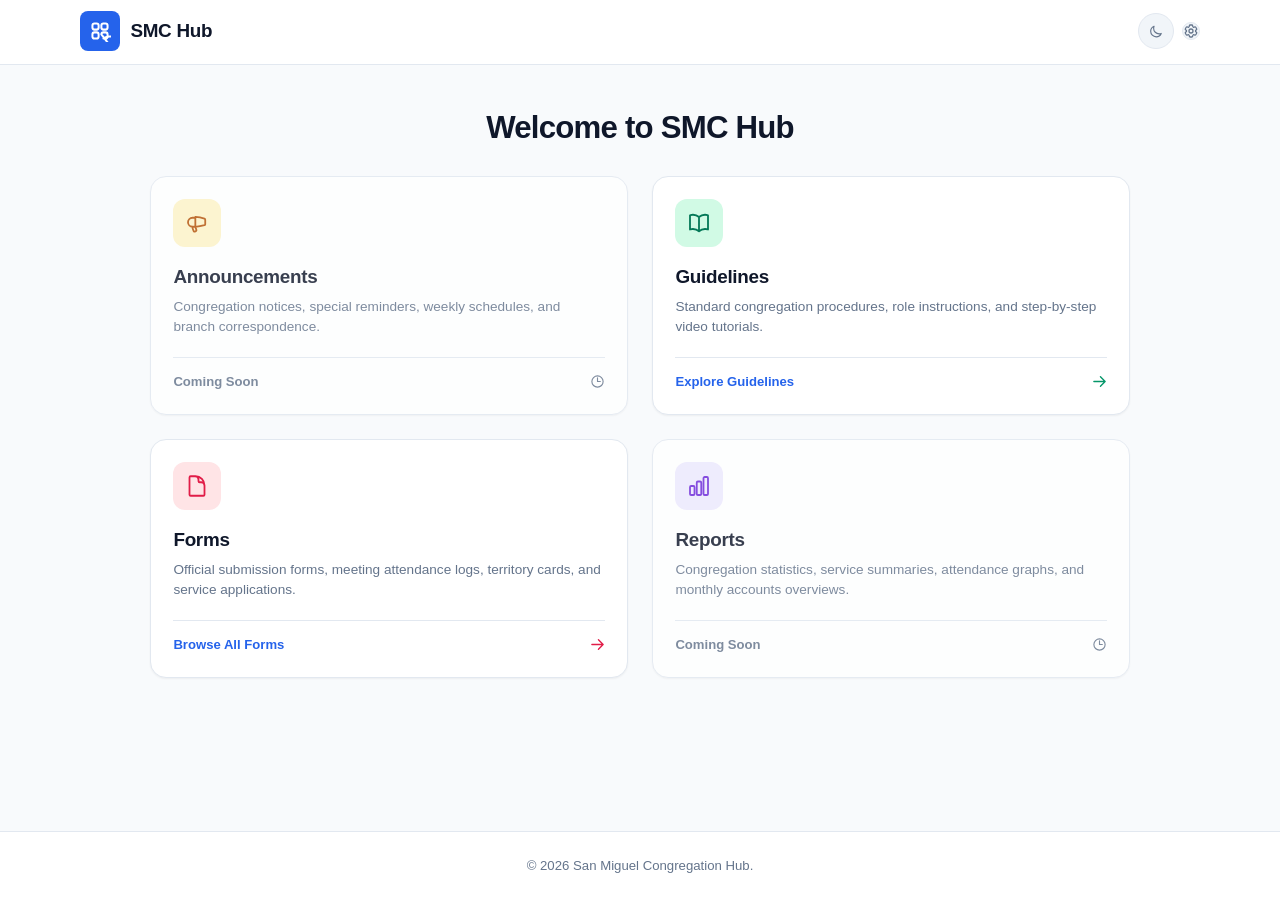
==== index.html @ db61004d "Remove top Coming Soon pill on option cards, remove arrow circle background, and remove footer suppo" ====
<!DOCTYPE html>
<html lang="en" data-theme="light">
<head>
  <meta charset="UTF-8" />
  <meta name="viewport" content="width=device-width, initial-scale=1.0" />
  <meta name="description" content="SMC Hub - Congregation portal for announcements, guidelines, forms, and reports." />
  <meta name="theme-color" content="#2563eb" />
  <title>SMC Hub</title>

  <!-- Google Fonts: Inter -->
  <link rel="preconnect" href="https://fonts.googleapis.com" />
  <link rel="preconnect" href="https://fonts.gstatic.com" crossorigin />
  <link href="https://fonts.googleapis.com/css2?family=Inter:wght@400;500;600;700&display=swap" rel="stylesheet" />

  <!-- Stylesheet -->
  <link rel="stylesheet" href="./css/styles.css" />
</head>
<body>

  <!-- Maintenance Mode Alert Banner -->
  <div id="maintenanceBanner" class="maintenance-banner" role="alert" style="display: none;">
    <div class="maintenance-banner-container">
      <span class="maintenance-banner-icon" aria-hidden="true">
        <svg xmlns="http://www.w3.org/2000/svg" width="18" height="18" fill="none" viewBox="0 0 24 24" stroke-width="2" stroke="currentColor">
          <path stroke-linecap="round" stroke-linejoin="round" d="M12 9v3.75m-9.303 3.376c-.866 1.5.217 3.374 1.948 3.374h14.71c1.73 0 2.813-1.874 1.948-3.374L13.949 3.378c-.866-1.5-3.032-1.5-3.898 0L2.697 16.126ZM12 15.75h.007v.008H12v-.008Z" />
        </svg>
      </span>
      <span class="maintenance-banner-text"><strong>Site Under Maintenance:</strong> The website is currently undergoing maintenance or updates. Some sections may be temporarily unavailable.</span>
    </div>
  </div>

  <!-- Optional Announcement Banner -->
  <div id="announcementBanner" class="announcement-banner" role="alert"></div>

  <!-- Minimized Sticky Header -->
  <header class="site-header" id="siteHeader">
    <div class="container header-container">
      <!-- Main Bar: Title, Search (Desktop), and Actions -->
      <div class="header-main-bar">
        <!-- Site Title & Brand Link -->
        <a href="#home" class="brand-link" id="brandLink" aria-label="SMC Hub Homepage">
          <span class="brand-icon-box" id="brandIconBox" aria-hidden="true">
            <svg xmlns="http://www.w3.org/2000/svg" width="18" height="18" fill="none" viewBox="0 0 24 24" stroke-width="2.2" stroke="currentColor">
              <path stroke-linecap="round" stroke-linejoin="round" d="M3.75 6A2.25 2.25 0 0 1 6 3.75h2.25A2.25 2.25 0 0 1 10.5 6v2.25a2.25 2.25 0 0 1-2.25 2.25H6a2.25 2.25 0 0 1-2.25-2.25V6ZM3.75 15.75A2.25 2.25 0 0 1 6 13.5h2.25a2.25 2.25 0 0 1 2.25 2.25V18a2.25 2.25 0 0 1-2.25 2.25H6A2.25 2.25 0 0 1 3.75 18v-2.25ZM13.5 6a2.25 2.25 0 0 1 2.25-2.25H18A2.25 2.25 0 0 1 20.25 6v2.25A2.25 2.25 0 0 1 18 10.5h-2.25a2.25 2.25 0 0 1-2.25-2.25V6ZM13.5 15.75a2.25 2.25 0 0 1 2.25-2.25H18a2.25 2.25 0 0 1 2.25 2.25V18A2.25 2.25 0 0 1 18 20.25h-2.25A2.25 2.25 0 0 1 13.5 18v-2.25Z" />
            </svg>
          </span>
          <h1 id="siteTitle" class="site-title">SMC Hub</h1>
        </a>

        <!-- Desktop Search Bar Container (Active on Forms view) -->
        <div class="desktop-search-container desktop-only" id="desktopSearchContainer">
          <div class="search-box-wrapper" id="searchBoxWrapper">
            <span class="search-icon-left" aria-hidden="true">
              <svg xmlns="http://www.w3.org/2000/svg" width="16" height="16" fill="none" viewBox="0 0 24 24" stroke-width="2" stroke="currentColor">
                <path stroke-linecap="round" stroke-linejoin="round" d="m21 21-5.197-5.197m0 0A7.5 7.5 0 1 0 5.196 5.196a7.5 7.5 0 0 0 10.607 10.607Z" />
              </svg>
            </span>
            <input
              type="search"
              id="searchInput"
              class="search-input"
              placeholder="Search forms... (Press '/' to focus)"
              autocomplete="off"
              aria-label="Search forms"
            />
            <button id="searchClearBtn" class="search-clear-btn" type="button" aria-label="Clear search input">
              <svg xmlns="http://www.w3.org/2000/svg" width="14" height="14" fill="none" viewBox="0 0 24 24" stroke-width="2.5" stroke="currentColor">
                <path stroke-linecap="round" stroke-linejoin="round" d="M6 18 18 6M6 6l12 12" />
              </svg>
            </button>
          </div>
        </div>

        <!-- Header Actions: Search Toggle, Filter Toggle, Theme Toggle, Admin Button -->
        <div class="header-actions">
          <!-- Mobile Search Toggle Button (Mobile only, shown on Forms) -->
          <button id="mobileSearchToggleBtn" class="header-icon-btn mobile-only-btn forms-action-btn" type="button" aria-label="Toggle search bar" aria-expanded="false" title="Search">
            <svg xmlns="http://www.w3.org/2000/svg" width="16" height="16" fill="none" viewBox="0 0 24 24" stroke-width="2" stroke="currentColor">
              <path stroke-linecap="round" stroke-linejoin="round" d="m21 21-5.197-5.197m0 0A7.5 7.5 0 1 0 5.196 5.196a7.5 7.5 0 0 0 10.607 10.607Z" />
            </svg>
          </button>

          <!-- Filter Toggle Button (Desktop & Mobile, shown on Forms) -->
          <button id="filterToggleBtn" class="header-icon-btn filter-toggle-btn forms-action-btn" type="button" aria-label="Toggle category filters" aria-expanded="false" title="Filter forms">
            <svg xmlns="http://www.w3.org/2000/svg" width="16" height="16" fill="none" viewBox="0 0 24 24" stroke-width="2" stroke="currentColor">
              <path stroke-linecap="round" stroke-linejoin="round" d="M12 3c2.755 0 5.455.232 8.083.678.539.092 1.003.451 1.144.975.25.927.42 1.884.509 2.859a2.25 2.25 0 0 1-.58 1.638l-4.73 5.09a2.25 2.25 0 0 0-.616 1.545v3.424a2.25 2.25 0 0 1-.659 1.59l-2.072 2.072A.75.75 0 0 1 11.75 22.5v-7.69a2.25 2.25 0 0 0-.616-1.545L6.404 8.17a2.25 2.25 0 0 1-.58-1.638 31.848 31.848 0 0 1 .509-2.859 1.688 1.688 0 0 1 1.144-.975A47.16 47.16 0 0 1 12 3Z" />
            </svg>
            <span class="filter-btn-text desktop-only">Filters</span>
            <span id="filterActiveDot" class="filter-active-dot" aria-hidden="true"></span>
          </button>

          <!-- Light / Dark Theme Switcher Button -->
          <button id="themeToggleBtn" class="header-icon-btn theme-toggle-btn" type="button" aria-label="Toggle Light and Dark Mode" title="Toggle theme">
            <!-- Moon Icon (displayed in light mode) -->
            <svg class="moon-icon" xmlns="http://www.w3.org/2000/svg" width="14" height="14" fill="none" viewBox="0 0 24 24" stroke-width="2" stroke="currentColor">
              <path stroke-linecap="round" stroke-linejoin="round" d="M21.752 15.002A9.72 9.72 0 0 1 18 15.75c-5.385 0-9.75-4.365-9.75-9.75 0-1.33.266-2.597.748-3.752A9.753 9.753 0 0 0 3 11.25C3 16.635 7.365 21 12.75 21a9.753 9.753 0 0 0 9.002-5.998Z" />
            </svg>
            <!-- Sun Icon (displayed in dark mode) -->
            <svg class="sun-icon" xmlns="http://www.w3.org/2000/svg" width="14" height="14" fill="none" viewBox="0 0 24 24" stroke-width="2" stroke="currentColor">
              <path stroke-linecap="round" stroke-linejoin="round" d="M12 3v2.25m6.364.386-1.591 1.591M21 12h-2.25m-.386 6.364-1.591-1.591M12 18.75V21m-4.773-4.227-1.591 1.591M5.25 12H3m4.227-4.773L5.636 5.636M15.75 12a3.75 3.75 0 1 1-7.5 0 3.75 3.75 0 0 1 7.5 0Z" />
            </svg>
          </button>

          <!-- Admin Access Button (Prompts for passkey) -->
          <button id="adminHeaderBtn" class="header-icon-btn admin-header-btn" type="button" aria-label="Admin Settings" title="Admin Settings">
            <svg xmlns="http://www.w3.org/2000/svg" width="16" height="16" fill="none" viewBox="0 0 24 24" stroke-width="1.9" stroke="currentColor">
              <path stroke-linecap="round" stroke-linejoin="round" d="M9.594 3.94c.09-.542.56-.94 1.11-.94h2.593c.55 0 1.02.398 1.11.94l.213 1.281c.063.374.313.686.645.87.074.04.147.083.22.127.324.196.72.257 1.075.124l1.217-.456a1.125 1.125 0 0 1 1.37.49l1.296 2.247a1.125 1.125 0 0 1-.26 1.431l-1.003.827c-.293.24-.438.613-.431.992a6.759 6.759 0 0 1 0 .255c-.007.378.138.75.43.99l1.005.828c.424.35.534.954.26 1.43l-1.298 2.247a1.125 1.125 0 0 1-1.369.491l-1.217-.456c-.355-.133-.75-.072-1.076.124a6.57 6.57 0 0 1-.22.128c-.331.183-.581.495-.644.869l-.213 1.28c-.09.543-.56.941-1.11.941h-2.594c-.55 0-1.02-.398-1.11-.94l-.213-1.281c-.062-.374-.312-.686-.644-.87a6.52 6.52 0 0 1-.22-.127c-.325-.196-.72-.257-1.076-.124l-1.217.456a1.125 1.125 0 0 1-1.369-.49l-1.297-2.247a1.125 1.125 0 0 1 .26-1.431l1.004-.827c.292-.24.437-.613.43-.992a6.932 6.932 0 0 1 0-.255c.007-.378-.138-.75-.43-.99l-1.004-.828a1.125 1.125 0 0 1-.26-1.43l1.297-2.247a1.125 1.125 0 0 1 1.37-.491l1.216.456c.356.133.751.072 1.076-.124.072-.044.146-.087.22-.128.332-.183.582-.495.644-.869l.214-1.281Z" />
              <path stroke-linecap="round" stroke-linejoin="round" d="M15 12a3 3 0 1 1-6 0 3 3 0 0 1 6 0Z" />
            </svg>
          </button>
        </div>
      </div>

      <!-- Expandable Mobile Search Drawer -->
      <div id="mobileSearchDrawer" class="search-drawer" aria-hidden="true"></div>

      <!-- Expandable Filter Drawer (Displays form types below header on Forms view) -->
      <div id="filterDrawer" class="filter-drawer" aria-hidden="true">
        <nav id="categoriesFilterBar" class="categories-filter-bar" aria-label="Filter by category"></nav>
      </div>
    </div>
  </header>

  <!-- Main Content Container -->
  <main class="main-content" id="mainContent">
    <div class="container">

      <!-- Breadcrumbs & Navigation Bar (Sub-pages) -->
      <div id="portalNavContainer" class="portal-nav-bar" style="display: none;">
        <a href="#home" id="portalBackBtn" class="portal-back-btn">
          <svg xmlns="http://www.w3.org/2000/svg" width="15" height="15" fill="none" viewBox="0 0 24 24" stroke-width="2.5" stroke="currentColor">
            <path stroke-linecap="round" stroke-linejoin="round" d="M10.5 19.5 3 12m0 0 7.5-7.5M3 12h18" />
          </svg>
          <span id="portalBackText">Back to Home</span>
        </a>
        <nav class="portal-breadcrumbs" id="portalBreadcrumbs" aria-label="Breadcrumb"></nav>
      </div>

      <!-- ============================================================== -->
      <!-- VIEW 1: PORTAL HOMEPAGE (4 Primary Options in Grid)           -->
      <!-- ============================================================== -->
      <section id="portalHomeView" class="view-section" aria-labelledby="portalHeroTitle">
        <!-- Hero Header -->
        <div class="portal-hero">
          <h2 id="portalHeroTitle" class="portal-hero-title">Welcome to SMC Hub</h2>
        </div>

        <!-- 4-Option Grid: Announcements, Guidelines, Forms, Reports -->
        <div id="portalGrid" class="portal-grid" role="region" aria-label="Portal Navigation Modules">
          <!-- Dynamically populated by JS: Announcements, Guidelines, Forms, Reports -->
        </div>
      </section>

      <!-- ============================================================== -->
      <!-- VIEW 2: FORMS DIRECTORY (Current Forms with Search & Filters)   -->
      <!-- ============================================================== -->
      <section id="formsView" class="view-section" style="display: none;" aria-label="Congregation Forms Directory">
        <!-- Status row (Active Category & Form count) -->
        <div class="directory-status-row">
          <span id="activeCategoryLabel" class="active-filter-indicator">All Categories</span>
          <span id="statusCount" class="status-count">Showing forms...</span>
        </div>

        <!-- Forms Grid -->
        <div id="formsGrid" class="forms-grid" role="region" aria-live="polite"></div>

        <!-- Empty State -->
        <div id="emptyState" class="empty-state" role="status">
          <div class="empty-state-icon" aria-hidden="true">
            <svg xmlns="http://www.w3.org/2000/svg" fill="none" viewBox="0 0 24 24" stroke-width="1.8" stroke="currentColor">
              <path stroke-linecap="round" stroke-linejoin="round" d="m21 21-5.197-5.197m0 0A7.5 7.5 0 1 0 5.196 5.196a7.5 7.5 0 0 0 10.607 10.607Z" />
            </svg>
          </div>
          <h3 class="empty-state-title">No matching forms found</h3>
          <p class="empty-state-text">We couldn't find any forms matching your search or active filter. Try using different keywords or reset your filters.</p>
          <button id="resetFiltersBtn" class="reset-filters-btn" type="button">Reset all filters</button>
        </div>
      </section>

      <!-- ============================================================== -->
      <!-- VIEW 3: GUIDELINES DIRECTORY (Accounting, etc.)                -->
      <!-- ============================================================== -->
      <section id="guidelinesView" class="view-section" style="display: none;" aria-label="Guidelines Directory">
        <div class="section-intro-header">
          <h2 class="section-heading">Congregation Guidelines</h2>
        </div>

        <!-- Guidelines Grid (Cards styled in identical format as Forms) -->
        <div id="guidelinesGrid" class="forms-grid" role="region" aria-label="Guidelines List"></div>
      </section>

      <!-- ============================================================== -->
      <!-- VIEW 4: ACCOUNTING GUIDELINES - ROLES SELECTION                -->
      <!-- ============================================================== -->
      <section id="accountingRolesView" class="view-section" style="display: none;" aria-label="Accounting Roles">
        <!-- Active Mode Info Banner -->
        <div class="mode-indicator-bar" id="accountingModeBanner">
          <div class="mode-bar-left">
            <div class="mode-badge-pill" id="accountingModeBadge">
              <span class="mode-icon-holder" id="accountingModeIcon"></span>
              <span id="accountingModeText">Mode: Bank Account</span>
            </div>
            <p class="mode-bar-desc" id="accountingModeDesc">Showing role-based video tutorials for congregation bank account management.</p>
          </div>
        </div>

        <!-- JW Hub Login Notice -->
        <div class="guidelines-auth-note" role="note" aria-label="JW Hub Authentication Note">
          <span class="auth-note-icon" aria-hidden="true">
            <svg xmlns="http://www.w3.org/2000/svg" width="16" height="16" fill="none" viewBox="0 0 24 24" stroke-width="2" stroke="currentColor">
              <path stroke-linecap="round" stroke-linejoin="round" d="M11.25 11.25l.041-.02a.75.75 0 011.063.852l-.708 2.836a.75.75 0 001.063.853l.041-.021M21 12a9 9 0 11-18 0 9 9 0 0118 0zm-9-3.75h.008v.008H12V8.25z" />
            </svg>
          </span>
          <p class="auth-note-text">
            <strong>Note:</strong> You must log in to your <a href="https://hub.jw.org" target="_blank" rel="noopener noreferrer" class="auth-note-link">JW Hub</a> account to access the guidelines.
          </p>
        </div>

        <!-- Section 1: Video Guides -->
        <div class="accounting-section-block">
          <h3 class="section-label">Video Guides</h3>
          <!-- Roles Grid (Formatted identically to Forms) -->
          <div id="accountingRolesGrid" class="forms-grid" role="region" aria-label="Video Guides List"></div>
        </div>

        <!-- Section 2: Main Guide -->
        <div class="accounting-section-block">
          <h3 class="section-label">Main Guide</h3>
          <div id="accountingMainGuideList" class="guide-doc-list" role="region" aria-label="Main Guide"></div>
        </div>

        <!-- Section 3: Additional Guides -->
        <div class="accounting-section-block">
          <h3 class="section-label">Additional Guides</h3>
          <div id="accountingAdditionalGuidesList" class="guide-doc-list" role="region" aria-label="Additional Guides"></div>
        </div>
      </section>

      <!-- ============================================================== -->
      <!-- VIEW 5: ROLE VIDEOS LIST (Tutorial Videos with Links)          -->
      <!-- ============================================================== -->
      <section id="roleVideosView" class="view-section" style="display: none;" aria-label="Tutorial Videos">
        <!-- Role Header Card -->
        <div class="role-details-header" id="roleDetailsHeader">
          <div class="role-header-top">
            <div class="role-header-icon" id="roleDetailsIcon"></div>
            <div class="role-header-info">
              <h2 class="role-title" id="roleDetailsTitle">Role Name</h2>
            </div>
          </div>
          <p class="role-desc" id="roleDetailsDesc"></p>

          <!-- In-Page Video Search Bar -->
          <div class="video-search-bar-wrapper">
            <div class="search-box-wrapper video-search-box">
              <span class="search-icon-left" aria-hidden="true">
                <svg xmlns="http://www.w3.org/2000/svg" width="16" height="16" fill="none" viewBox="0 0 24 24" stroke-width="2" stroke="currentColor">
                  <path stroke-linecap="round" stroke-linejoin="round" d="m21 21-5.197-5.197m0 0A7.5 7.5 0 1 0 5.196 5.196a7.5 7.5 0 0 0 10.607 10.607Z" />
                </svg>
              </span>
              <input
                type="search"
                id="videoSearchInput"
                class="search-input"
                placeholder="Search videos in this role... (e.g. S-24, Pondo, Donasyon, Resolusyon)"
                autocomplete="off"
                aria-label="Filter tutorial videos"
              />
              <button id="videoSearchClearBtn" class="search-clear-btn" type="button" aria-label="Clear video search input">
                <svg xmlns="http://www.w3.org/2000/svg" width="14" height="14" fill="none" viewBox="0 0 24 24" stroke-width="2.5" stroke="currentColor">
                  <path stroke-linecap="round" stroke-linejoin="round" d="M6 18 18 6M6 6l12 12" />
                </svg>
              </button>
            </div>
            <div class="video-count-badge" id="videoCountBadge">Showing videos...</div>
          </div>
        </div>

        <!-- Videos Grid -->
        <div id="roleVideosGrid" class="videos-grid" role="region" aria-live="polite"></div>

        <!-- Video Empty State -->
        <div id="roleVideosEmptyState" class="empty-state" style="display: none;" role="status">
          <div class="empty-state-icon" aria-hidden="true">
            <svg xmlns="http://www.w3.org/2000/svg" fill="none" viewBox="0 0 24 24" stroke-width="1.8" stroke="currentColor">
              <path stroke-linecap="round" stroke-linejoin="round" d="m15.75 10.5 4.72-4.72a.75.75 0 0 1 1.28.53v11.38a.75.75 0 0 1-1.28.53l-4.72-4.72M4.5 18.75h9a2.25 2.25 0 0 0 2.25-2.25v-9A2.25 2.25 0 0 0 13.5 5.25h-9A2.25 2.25 0 0 0 2.25 7.5v9A2.25 2.25 0 0 0 4.5 18.75Z" />
            </svg>
          </div>
          <h3 class="empty-state-title">No matching tutorial videos</h3>
          <p class="empty-state-text">No guide videos matched your query for this role. Try different search terms or clear your search.</p>
          <button id="resetVideoSearchBtn" class="reset-filters-btn" type="button">Clear video search</button>
        </div>
      </section>

      <!-- ============================================================== -->
      <!-- VIEW 6: ANNOUNCEMENTS (Coming Soon)                            -->
      <!-- ============================================================== -->
      <section id="announcementsView" class="view-section" style="display: none;" aria-label="Announcements">
        <div class="coming-soon-card">
          <div class="coming-soon-icon-box announcement-icon" aria-hidden="true">
            <svg xmlns="http://www.w3.org/2000/svg" width="36" height="36" fill="none" viewBox="0 0 24 24" stroke-width="1.8" stroke="currentColor">
              <path stroke-linecap="round" stroke-linejoin="round" d="M10.34 15.84c-.688-.06-1.386-.09-2.09-.09H7.5a4.5 4.5 0 1 1 0-9h.75c.704 0 1.402-.03 2.09-.09m0 9.18c.253.962.584 1.892.985 2.783.247.55.06 1.21-.463 1.511l-.657.38c-.551.318-1.26.111-1.528-.459a22.253 22.253 0 0 1-1.335-3.666m2.998-.549a48.36 48.36 0 0 0 9.13-1.636 1.125 1.125 0 0 0 .762-1.07V8.67a1.125 1.125 0 0 0-.762-1.07 48.36 48.36 0 0 0-9.13-1.636m0 9.87V5.959" />
            </svg>
          </div>
          <span class="special-badge coming-soon">Module In Development</span>
          <h2 class="coming-soon-title">Announcements Hub Coming Soon</h2>
          <p class="coming-soon-text">The Announcements hub is currently being prepared and will be available soon. You will be able to view congregation reminders, circuit overseer visit schedules, and branch letters here.</p>
          <div class="coming-soon-actions">
            <a href="#home" class="btn-primary">Return to Portal Home</a>
            <a href="#forms" class="btn-secondary">Browse Congregation Forms</a>
          </div>
        </div>
      </section>

      <!-- ============================================================== -->
      <!-- VIEW 7: REPORTS (Coming Soon)                                  -->
      <!-- ============================================================== -->
      <section id="reportsView" class="view-section" style="display: none;" aria-label="Reports">
        <div class="coming-soon-card">
          <div class="coming-soon-icon-box reports-icon" aria-hidden="true">
            <svg xmlns="http://www.w3.org/2000/svg" width="36" height="36" fill="none" viewBox="0 0 24 24" stroke-width="1.8" stroke="currentColor">
              <path stroke-linecap="round" stroke-linejoin="round" d="M3 13.125C3 12.504 3.504 12 4.125 12h2.25c.621 0 1.125.504 1.125 1.125v6.75C7.5 20.496 6.996 21 6.375 21h-2.25A1.125 1.125 0 0 1 3 19.875v-6.75ZM9.75 8.625c0-.621.504-1.125 1.125-1.125h2.25c.621 0 1.125.504 1.125 1.125v11.25c0 .621-.504 1.125-1.125 1.125h-2.25a1.125 1.125 0 0 1-1.125-1.125V8.625ZM16.5 4.125c0-.621.504-1.125 1.125-1.125h2.25C20.496 3 21 3.504 21 4.125v15.75c0 .621-.504 1.125-1.125 1.125h-2.25a1.125 1.125 0 0 1-1.125-1.125V4.125Z" />
            </svg>
          </div>
          <span class="special-badge coming-soon">Module In Development</span>
          <h2 class="coming-soon-title">Congregation Reports Coming Soon</h2>
          <p class="coming-soon-text">The Reports section is being built and will be available soon. Congregation summaries, monthly S-30 financial statements, and activity overviews will be accessible here.</p>
          <div class="coming-soon-actions">
            <a href="#home" class="btn-primary">Return to Portal Home</a>
            <a href="#guidelines" class="btn-secondary">View Guidelines</a>
          </div>
        </div>
      </section>

      <!-- ============================================================== -->
      <!-- VIEW: MAINTENANCE MODE (Displayed to visitors when active)    -->
      <!-- ============================================================== -->
      <section id="maintenanceView" class="view-section" style="display: none;" aria-label="Site Maintenance">
        <div class="coming-soon-card maintenance-card">
          <div class="coming-soon-icon-box maintenance-icon-box" aria-hidden="true">
            <svg xmlns="http://www.w3.org/2000/svg" width="36" height="36" fill="none" viewBox="0 0 24 24" stroke-width="1.8" stroke="currentColor">
              <path stroke-linecap="round" stroke-linejoin="round" d="M11.42 15.17 17.25 21A2.652 2.652 0 0 0 21 17.25l-5.877-5.877M11.42 15.17l2.496-3.03c.317-.384.74-.626 1.208-.766M11.42 15.17l-4.655 5.653a2.548 2.548 0 1 1-3.586-3.586l6.837-5.63m5.108-.233c.55-.164 1.163-.188 1.743-.07a4.5 4.5 0 0 0 4.486-6.336l-3.276 3.277a3.004 3.004 0 0 1-2.25-2.25l3.276-3.276a4.5 4.5 0 0 0-6.336 4.486c.091.455.122.92.094 1.378" />
            </svg>
          </div>
          <span class="special-badge maintenance-badge">System Maintenance</span>
          <h2 class="coming-soon-title">Website Under Maintenance</h2>
          <p class="coming-soon-text">The San Miguel Congregation Hub is temporarily undergoing maintenance, system updates, or improvements. Please check back shortly.</p>
          <div class="coming-soon-actions">
            <button id="maintenanceAdminBtn" class="btn-primary" type="button">
              <svg xmlns="http://www.w3.org/2000/svg" width="16" height="16" fill="none" viewBox="0 0 24 24" stroke-width="2.2" stroke="currentColor">
                <path stroke-linecap="round" stroke-linejoin="round" d="M15.75 5.25a3 3 0 0 1 3 3m3 0a6 6 0 0 1-7.029 5.912c-.563-.097-1.159.026-1.563.43L10.5 17.25H8.25v2.25H6v2.25H2.25v-2.818c0-.597.237-1.17.659-1.591l6.499-6.499c.404-.404.527-1 .43-1.563A6 6 0 1 1 21.75 8.25Z" />
              </svg>
              Admin Access
            </button>
          </div>
        </div>
      </section>

      <!-- ============================================================== -->
      <!-- VIEW 8: ADMIN PAGE (Settings that govern website features)     -->
      <!-- ============================================================== -->
      <section id="adminView" class="view-section" style="display: none;" aria-label="Admin Settings">
        <div class="admin-panel">
          <div class="section-intro-header">
            <h2 class="section-heading">Admin Settings</h2>
          </div>

          <!-- Section 1: Site Settings -->
          <div class="accounting-section-block">
            <h3 class="section-label">Site Settings</h3>
            <div class="admin-settings-card">
              <div class="admin-form-grid">
                <!-- Site Name / Title -->
                <div class="admin-field-group">
                  <div class="admin-label-with-toggle">
                    <label for="adminSiteTitle" class="admin-field-label">Site Name / Title</label>
                    <label class="admin-inline-toggle" title="Toggle visibility of title text in header">
                      <input type="checkbox" id="adminShowTitleToggle" class="admin-checkbox" checked />
                      <span class="admin-toggle-custom admin-toggle-custom-sm"></span>
                      <span class="admin-inline-toggle-text">Show in header</span>
                    </label>
                  </div>
                  <input type="text" id="adminSiteTitle" class="admin-text-input" placeholder="e.g. SMC Hub" />
                  <span class="field-hint">Used for browser tab title and metadata. Uncheck "Show in header" if your logo already contains the name.</span>
                </div>

                <!-- Tagline / Description -->
                <div class="admin-field-group">
                  <label for="adminSiteTagline" class="admin-field-label">Tagline / Description</label>
                  <input type="text" id="adminSiteTagline" class="admin-text-input" placeholder="e.g. Congregation Forms &amp; Guidelines Hub" />
                </div>

                <!-- Site Logo (Light Mode) -->
                <div class="admin-field-group">
                  <div class="admin-label-with-mode">
                    <label for="adminSiteLogoUrl" class="admin-field-label">Site Logo — Light Mode</label>
                    <span class="mode-badge-indicator light-badge" title="Displayed when Light theme is active">
                      <svg xmlns="http://www.w3.org/2000/svg" width="13" height="13" fill="none" viewBox="0 0 24 24" stroke-width="2" stroke="currentColor"><circle cx="12" cy="12" r="4"/><path stroke-linecap="round" d="M12 2v2m0 16v2M4.93 4.93l1.41 1.41m11.32 11.32 1.41 1.41M2 12h2m16 0h2M6.34 17.66l-1.41 1.41m14.14-14.14-1.41 1.41"/></svg>
                      Light
                    </span>
                  </div>
                  <div class="image-url-input-wrap">
                    <input type="url" id="adminSiteLogoUrl" class="admin-text-input" placeholder="https://example.com/logo-light.png" />
                    <div id="adminLogoPreviewBox" class="image-preview-thumb preview-light-surface" title="Light mode logo preview" aria-label="Light mode logo preview"></div>
                  </div>
                  <span class="field-hint">Direct image link (PNG, JPG, SVG). Used in light mode or as default if dark mode logo is unset.</span>
                </div>

                <!-- Site Logo (Dark Mode) -->
                <div class="admin-field-group">
                  <div class="admin-label-with-mode">
                    <label for="adminSiteLogoDarkUrl" class="admin-field-label">Site Logo — Dark Mode</label>
                    <span class="mode-badge-indicator dark-badge" title="Displayed when Dark theme is active">
                      <svg xmlns="http://www.w3.org/2000/svg" width="13" height="13" fill="none" viewBox="0 0 24 24" stroke-width="2" stroke="currentColor"><path stroke-linecap="round" stroke-linejoin="round" d="M21.752 15.002A9.72 9.72 0 0 1 18 15.75c-5.385 0-9.75-4.365-9.75-9.75 0-1.33.266-2.597.748-3.752A9.753 9.753 0 0 0 3 11.25C3 16.635 7.365 21 12.75 21a9.753 9.753 0 0 0 9.002-5.998Z"/></svg>
                      Dark
                    </span>
                  </div>
                  <div class="image-url-input-wrap">
                    <input type="url" id="adminSiteLogoDarkUrl" class="admin-text-input" placeholder="https://example.com/logo-dark.png" />
                    <div id="adminLogoDarkPreviewBox" class="image-preview-thumb preview-dark-surface" title="Dark mode logo preview" aria-label="Dark mode logo preview"></div>
                  </div>
                  <span class="field-hint">Direct image link for dark mode. If left blank, the light mode logo will be used in both modes.</span>
                </div>

                <!-- Favicon Image URL -->
                <div class="admin-field-group">
                  <label for="adminFaviconUrl" class="admin-field-label">Favicon Image Link</label>
                  <div class="image-url-input-wrap">
                    <input type="url" id="adminFaviconUrl" class="admin-text-input" placeholder="https://example.com/favicon.ico" />
                    <div id="adminFaviconPreviewBox" class="image-preview-thumb" title="Favicon preview" aria-label="Favicon preview"></div>
                  </div>
                  <span class="field-hint">Paste direct icon link (.ico, PNG, SVG). Leave blank for default favicon.</span>
                </div>
              </div>

              <!-- Maintenance Mode Switch -->
              <div class="admin-toggle-row">
                <div class="admin-toggle-info">
                  <span class="admin-toggle-title">Maintenance Mode</span>
                  <span class="admin-toggle-desc">Enable to show a maintenance screen to visitors while keeping full access for admin.</span>
                </div>
                <label class="admin-toggle-label">
                  <input type="checkbox" id="adminMaintenanceToggle" class="admin-checkbox" />
                  <span class="admin-toggle-custom"></span>
                </label>
              </div>

              <!-- Site Announcement Banner Switch -->
              <div class="admin-toggle-row">
                <div class="admin-toggle-info">
                  <span class="admin-toggle-title">Site Announcement Banner</span>
                  <span class="admin-toggle-desc">Broadcast an alert or reminder across the top of all pages.</span>
                </div>
                <label class="admin-toggle-label">
                  <input type="checkbox" id="adminBannerToggle" class="admin-checkbox" />
                  <span class="admin-toggle-custom"></span>
                </label>
              </div>

              <div class="admin-subgroup" id="adminBannerInputsGroup" style="display: none;">
                <div class="admin-form-grid">
                  <div class="admin-field-group" style="grid-column: 1 / -1;">
                    <label for="adminBannerMessage" class="admin-field-label">Banner Message</label>
                    <input type="text" id="adminBannerMessage" class="admin-text-input" placeholder="Enter announcement text..." />
                  </div>
                  <div class="admin-field-group">
                    <label for="adminBannerType" class="admin-field-label">Banner Style</label>
                    <select id="adminBannerType" class="admin-select-input">
                      <option value="info">Information (Blue)</option>
                      <option value="warning">Important Notice (Amber)</option>
                      <option value="success">Success / Update (Green)</option>
                    </select>
                  </div>
                </div>
              </div>
            </div>
          </div>

          <!-- Section 2: Congregation Settings -->
          <div class="accounting-section-block">
            <h3 class="section-label">Congregation Settings</h3>
            <div class="account-mode-toggle-card">
              <div class="mode-segmented-toggle" role="group" aria-label="Congregation Accounts Type">
                <button type="button" id="adminToggleBank" class="mode-toggle-pill is-active" aria-pressed="true">Bank Account</button>
                <button type="button" id="adminToggleCashbox" class="mode-toggle-pill" aria-pressed="false">Cashbox</button>
              </div>
            </div>
          </div>

          <!-- Section 3: Actions & System Tools -->
          <div class="admin-footer-actions">
            <button id="adminSaveBtn" class="btn-primary" type="button">
              <svg xmlns="http://www.w3.org/2000/svg" width="16" height="16" fill="none" viewBox="0 0 24 24" stroke-width="2.2" stroke="currentColor">
                <path stroke-linecap="round" stroke-linejoin="round" d="m4.5 12.75 6 6 9-13.5" />
              </svg>
              Save Settings
            </button>
            <button id="adminResetBtn" class="btn-text-danger" type="button">Reset All Settings</button>
          </div>
        </div>
      </section>

    </div>
  </main>

  <!-- Simple Admin Passkey Modal -->
  <div id="passkeyModal" class="passkey-modal-overlay" style="display: none;" role="dialog" aria-modal="true" aria-labelledby="passkeyModalTitle">
    <div class="passkey-modal-card">
      <button id="passkeyModalCloseBtn" class="passkey-modal-close" type="button" aria-label="Close modal">
        <svg xmlns="http://www.w3.org/2000/svg" width="16" height="16" fill="none" viewBox="0 0 24 24" stroke-width="2.2" stroke="currentColor">
          <path stroke-linecap="round" stroke-linejoin="round" d="M6 18 18 6M6 6l12 12" />
        </svg>
      </button>
      <h3 id="passkeyModalTitle" class="passkey-modal-title">Admin Access</h3>
      <p id="passkeyModalSubtitle" class="passkey-modal-subtitle">Please enter the passkey to access admin settings.</p>
      <form id="passkeyForm" class="passkey-form" autocomplete="off" onsubmit="return false;">
        <input
          type="password"
          id="passkeyInput"
          class="passkey-input-field"
          placeholder="passkey"
          autocomplete="off"
          aria-label="Admin passkey"
        />
        <div id="passkeyError" class="passkey-error-message" style="display: none;">Incorrect passkey. Please try again.</div>
      </form>
    </div>
  </div>

  <!-- Toast Notification -->
  <div id="toastNotification" class="toast-notification" role="status" aria-live="polite"></div>

  <!-- Floating Back to Top Button -->
  <button id="floatingBackToTopBtn" class="floating-back-to-top-btn" type="button" aria-label="Back to top" title="Back to top">
    <svg xmlns="http://www.w3.org/2000/svg" width="20" height="20" fill="none" viewBox="0 0 24 24" stroke-width="2.5" stroke="currentColor">
      <path stroke-linecap="round" stroke-linejoin="round" d="M4.5 15.75l7.5-7.5 7.5 7.5" />
    </svg>
  </button>

  <!-- Site Footer (Only copyright info retained, name updated) -->
  <footer class="site-footer">
    <div class="container">
      <div class="footer-content">
        <p>&copy; <span id="currentYear">2026</span> San Miguel Congregation Hub.</p>
      </div>
    </div>
  </footer>

  <!-- Scripts -->
  <script src="./js/accounting-data.js"></script>
  <script src="./js/guidelines-data.js"></script>
  <script src="./js/forms-data.js"></script>
  <script src="./js/app.js"></script>
</body>
</html>
---- css/styles.css ----
/* ==========================================================================
   SMC Forms - Modern Minimalist Stylesheet (Desktop In-Line & Mobile Optimized)
   ========================================================================== */

:root {
  /* Color Palette - Light Theme */
  --bg-app: #f8fafc;
  --bg-card: #ffffff;
  --bg-card-hover: #ffffff;
  --bg-surface: #f1f5f9;
  --bg-surface-hover: #e2e8f0;
  
  --primary: #2563eb;
  --primary-hover: #1d4ed8;
  --primary-light: #eff6ff;
  --primary-border: #bfdbfe;
  
  --text-main: #0f172a;
  --text-muted: #64748b;
  --text-subtle: #94a3b8;
  --text-inverse: #ffffff;
  
  --border-subtle: #e2e8f0;
  --border-focus: #3b82f6;
  
  /* Badges */
  --badge-bg: #e0f2fe;
  --badge-text: #0369a1;
  --badge-popular-bg: #fef3c7;
  --badge-popular-text: #b45309;
  --badge-important-bg: #fee2e2;
  --badge-important-text: #b91c1c;
  
  /* Shadows */
  --shadow-sm: 0 1px 2px 0 rgb(0 0 0 / 0.05);
  --shadow-md: 0 4px 6px -1px rgb(0 0 0 / 0.07), 0 2px 4px -2px rgb(0 0 0 / 0.05);
  --shadow-lg: 0 10px 15px -3px rgb(0 0 0 / 0.1), 0 4px 6px -4px rgb(0 0 0 / 0.05);
  --shadow-card-hover: 0 10px 20px -3px rgb(37 99 235 / 0.12), 0 3px 6px -2px rgb(0 0 0 / 0.04);
  --shadow-fab: 0 8px 18px -2px rgb(37 99 235 / 0.35);

  /* Layout & Sizing */
  --radius-xs: 4px;
  --radius-sm: 8px;
  --radius-md: 12px;
  --radius-lg: 16px;
  --radius-full: 9999px;
  --container-max-w: 1160px;
  --transition-fast: 0.15s ease;
  --transition-normal: 0.22s ease;
}

/* Dark Theme Overrides */
[data-theme="dark"] {
  --bg-app: #0b1120;
  --bg-card: #151e32;
  --bg-card-hover: #1b2640;
  --bg-surface: #1e293b;
  --bg-surface-hover: #334155;
  
  --primary: #3b82f6;
  --primary-hover: #60a5fa;
  --primary-light: #1e293b;
  --primary-border: #1e3a8a;
  
  --text-main: #f8fafc;
  --text-muted: #94a3b8;
  --text-subtle: #64748b;
  --text-inverse: #0f172a;
  
  --border-subtle: #243048;
  --border-focus: #60a5fa;
  
  --badge-bg: #0c4a6e;
  --badge-text: #bae6fd;
  --badge-popular-bg: #78350f;
  --badge-popular-text: #fde68a;
  --badge-important-bg: #7f1d1d;
  --badge-important-text: #fecaca;
  
  --shadow-sm: 0 1px 2px 0 rgb(0 0 0 / 0.3);
  --shadow-md: 0 4px 6px -1px rgb(0 0 0 / 0.4);
  --shadow-lg: 0 10px 15px -3px rgb(0 0 0 / 0.5);
  --shadow-card-hover: 0 12px 24px -4px rgb(0 0 0 / 0.6), 0 0 0 1px var(--primary-border);
  --shadow-fab: 0 8px 20px -2px rgb(0 0 0 / 0.7);
}

/* Base Resets */
*, *::before, *::after {
  box-sizing: border-box;
  margin: 0;
  padding: 0;
}

html {
  font-family: -apple-system, BlinkMacSystemFont, "Segoe UI", Roboto, "Helvetica Neue", Arial, sans-serif;
  line-height: 1.5;
  -webkit-font-smoothing: antialiased;
  -moz-osx-font-smoothing: grayscale;
  scroll-behavior: smooth;
  background-color: var(--bg-app);
  color: var(--text-main);
  transition: background-color var(--transition-normal), color var(--transition-normal);
}

body {
  min-height: 100vh;
  display: flex;
  flex-direction: column;
  background-color: var(--bg-app);
  color: var(--text-main);
}

/* Accessibility Focus */
a:focus-visible,
button:focus-visible,
input:focus-visible {
  outline: 2px solid var(--border-focus);
  outline-offset: 2px;
}

/* Container */
.container {
  width: 100%;
  max-width: var(--container-max-w);
  margin: 0 auto;
  padding: 0 1.25rem;
}

/* Maintenance Mode Alert Banner */
.maintenance-banner {
  background-color: #fee2e2;
  border-bottom: 1px solid #fca5a5;
  padding: 0.6rem 1rem;
  font-size: 0.85rem;
  color: #991b1b;
}

[data-theme="dark"] .maintenance-banner {
  background-color: #450a0a;
  border-bottom-color: #7f1d1d;
  color: #fecaca;
}

.maintenance-banner-container {
  max-width: 1200px;
  margin: 0 auto;
  display: flex;
  align-items: center;
  justify-content: center;
  gap: 0.65rem;
  text-align: center;
}

.maintenance-banner-icon {
  display: inline-flex;
  align-items: center;
  justify-content: center;
  flex-shrink: 0;
  color: #dc2626;
}

[data-theme="dark"] .maintenance-banner-icon {
  color: #f87171;
}

.maintenance-banner-text strong {
  font-weight: 700;
}

.maintenance-admin-link {
  display: inline-flex;
  align-items: center;
  margin-left: 0.5rem;
  padding: 0.15rem 0.55rem;
  font-size: 0.75rem;
  font-weight: 700;
  color: #991b1b;
  background: #fecaca;
  border-radius: var(--radius-xs);
  text-decoration: none;
  transition: all var(--transition-fast);
}

.maintenance-admin-link:hover {
  background: #f87171;
  color: #ffffff;
}

[data-theme="dark"] .maintenance-admin-link {
  color: #fecaca;
  background: #7f1d1d;
}

[data-theme="dark"] .maintenance-admin-link:hover {
  background: #b91c1c;
  color: #ffffff;
}

/* Announcement Banner */
.announcement-banner {
  background-color: var(--primary-light);
  border-bottom: 1px solid var(--primary-border);
  padding: 0.5rem 1rem;
  font-size: 0.85rem;
  text-align: center;
  color: var(--primary);
  display: none;
}
.announcement-banner.visible {
  display: block;
}

/* ==========================================================================
   Minimized Sticky Header (Desktop: Single Line; Mobile: Title + 3 Icons)
   ========================================================================== */
.site-header {
  position: sticky;
  top: 0;
  z-index: 50;
  background: var(--bg-card);
  border-bottom: 1px solid var(--border-subtle);
  backdrop-filter: blur(12px);
  -webkit-backdrop-filter: blur(12px);
  transition: background-color var(--transition-normal), border-color var(--transition-normal);
}

.header-container {
  padding-top: 0.65rem;
  padding-bottom: 0.65rem;
}

.header-main-bar {
  display: flex;
  align-items: center;
  justify-content: space-between;
  gap: 1rem;
}

/* Site Title (Strictly "SMC Forms", compact & clean, no logo) */
.brand-link {
  text-decoration: none;
  color: inherit;
  display: inline-flex;
  align-items: center;
  flex-shrink: 0;
}

.site-title {
  font-size: 1.18rem;
  font-weight: 700;
  letter-spacing: -0.015em;
  color: var(--text-main);
  line-height: 1.2;
  transition: color var(--transition-fast);
}

.brand-link:hover .site-title {
  color: var(--primary);
}

/* Desktop Search Bar (Single Line with Title and Actions) */
/* Header Search Container (Desktop in-line) */
.desktop-search-container {
  flex: 1;
  max-width: 440px;
  display: flex;
  align-items: center;
}

.search-box-wrapper {
  position: relative;
  width: 100%;
  display: flex;
  align-items: center;
}

.search-icon-left {
  position: absolute;
  left: 0.85rem;
  top: 50%;
  transform: translateY(-50%);
  color: var(--text-subtle);
  pointer-events: none;
  display: flex;
  align-items: center;
}

.search-input {
  width: 100%;
  height: 38px;
  padding: 0 2.4rem 0 2.4rem;
  font-size: 0.875rem;
  border-radius: var(--radius-full);
  border: 1px solid var(--border-subtle);
  background: var(--bg-surface);
  color: var(--text-main);
  transition: all var(--transition-fast);
}

.search-input::placeholder {
  color: var(--text-subtle);
}

.search-input:focus {
  border-color: var(--primary);
  background: var(--bg-card);
  box-shadow: 0 0 0 3px rgb(37 99 235 / 0.12);
}

.search-clear-btn {
  position: absolute;
  right: 0.65rem;
  top: 50%;
  transform: translateY(-50%);
  background: var(--bg-surface-hover);
  border: none;
  border-radius: var(--radius-full);
  color: var(--text-muted);
  width: 22px;
  height: 22px;
  display: none;
  align-items: center;
  justify-content: center;
  cursor: pointer;
  transition: all var(--transition-fast);
}

.search-clear-btn:hover {
  color: var(--text-main);
}

.search-clear-btn.visible {
  display: flex;
}

/* Header Action Buttons */
.header-actions {
  display: flex;
  align-items: center;
  gap: 0.5rem;
  flex-shrink: 0;
}

.header-icon-btn {
  display: inline-flex;
  align-items: center;
  justify-content: center;
  background: var(--bg-surface);
  border: 1px solid var(--border-subtle);
  color: var(--text-muted);
  border-radius: var(--radius-full);
  cursor: pointer;
  transition: all var(--transition-fast);
  position: relative;
  user-select: none;
}

.header-icon-btn svg {
  width: 16px;
  height: 16px;
  flex-shrink: 0;
}

.header-icon-btn:hover {
  background: var(--bg-surface-hover);
  color: var(--text-main);
  border-color: var(--primary-border);
}

/* Filter Toggle Button */
.filter-toggle-btn {
  padding: 0.42rem 0.85rem;
  gap: 0.4rem;
  font-size: 0.825rem;
  font-weight: 500;
}

.filter-toggle-btn.active {
  background: var(--primary-light);
  border-color: var(--primary);
  color: var(--primary);
}

.filter-toggle-btn.has-active-filter {
  color: var(--primary);
  border-color: var(--primary-border);
}

.filter-active-dot {
  width: 6px;
  height: 6px;
  border-radius: 50%;
  background: var(--primary);
  display: none;
}

.filter-active-dot.visible {
  display: block;
}

/* Theme Toggle Button (Specifically Smaller Icon) */
.theme-toggle-btn {
  width: 36px;
  height: 36px;
}

.theme-toggle-btn svg,
.theme-toggle-btn .moon-icon,
.theme-toggle-btn .sun-icon {
  width: 13.5px;
  height: 13.5px;
}

.theme-toggle-btn:hover {
  transform: rotate(15deg);
}

.sun-icon {
  display: none;
}
.moon-icon {
  display: block;
}

[data-theme="dark"] .sun-icon {
  display: block;
}
[data-theme="dark"] .moon-icon {
  display: none;
}

/* Desktop vs Mobile only helpers */
.mobile-only-btn {
  display: none;
  width: 36px;
  height: 36px;
}

.desktop-only {
  display: inline-flex;
}

/* ==========================================================================
   Expandable Drawers (Search & Filter share identical smooth drawer scheme)
   ========================================================================== */
.search-drawer,
.filter-drawer {
  max-height: 0;
  opacity: 0;
  overflow: hidden;
  padding: 0;
  border-top: 1px solid transparent;
  transition: max-height 0.28s cubic-bezier(0.4, 0, 0.2, 1),
              opacity 0.2s ease,
              padding 0.2s ease,
              border-color 0.2s ease;
}

/* Desktop: hide mobile search drawer */
@media (min-width: 641px) {
  .search-drawer {
    display: none !important;
  }
}

.site-header.is-search-open .search-drawer {
  max-height: 72px;
  opacity: 1;
  padding: 0.6rem 0 0.35rem;
  border-top-color: var(--border-subtle);
  margin-top: 0.45rem;
}

.site-header.is-filter-open .filter-drawer {
  max-height: 120px;
  opacity: 1;
  padding: 0.6rem 0 0.35rem;
  border-top-color: var(--border-subtle);
  margin-top: 0.45rem;
}

.site-header.is-search-open.is-filter-open .filter-drawer {
  border-top-color: var(--border-subtle);
}

/* Category Filter Chips */
.categories-filter-bar {
  display: flex;
  align-items: center;
  gap: 0.45rem;
  overflow-x: auto;
  padding-bottom: 0.25rem;
  scrollbar-width: none;
  -ms-overflow-style: none;
  -webkit-overflow-scrolling: touch;
}

.categories-filter-bar::-webkit-scrollbar {
  display: none;
}

.category-chip {
  display: inline-flex;
  align-items: center;
  gap: 0.4rem;
  padding: 0.4rem 0.85rem;
  font-size: 0.825rem;
  font-weight: 500;
  border-radius: var(--radius-full);
  border: 1px solid var(--border-subtle);
  background: var(--bg-card);
  color: var(--text-muted);
  cursor: pointer;
  white-space: nowrap;
  transition: all var(--transition-fast);
  user-select: none;
}

.category-chip:hover {
  border-color: var(--primary-border);
  color: var(--text-main);
  background: var(--bg-surface);
}

.category-chip.active {
  background: var(--primary);
  border-color: var(--primary);
  color: #ffffff;
  box-shadow: 0 2px 6px rgb(37 99 235 / 0.25);
}

.category-chip .count-badge {
  display: inline-flex;
  align-items: center;
  justify-content: center;
  font-size: 0.72rem;
  padding: 0.05rem 0.4rem;
  border-radius: var(--radius-full);
  background: var(--bg-surface);
  color: var(--text-muted);
  font-weight: 600;
  min-width: 1.15rem;
  transition: all var(--transition-fast);
}

.category-chip.active .count-badge {
  background: rgba(255, 255, 255, 0.25);
  color: #ffffff;
}

/* ==========================================================================
   Main Content & Forms Grid (Responsive Grid Architecture)
   ========================================================================== */
.main-content {
  flex: 1;
  padding: 1.25rem 0 3.5rem;
}

/* Status Row */
.directory-status-row {
  display: flex;
  align-items: baseline;
  justify-content: space-between;
  padding-bottom: 0.85rem;
  font-size: 0.825rem;
  color: var(--text-muted);
}

.active-filter-indicator {
  font-weight: 600;
  color: var(--text-main);
  font-size: 0.875rem;
}

.status-count {
  font-size: 0.8rem;
  color: var(--text-subtle);
}

/* Default Responsive Grid:
   Desktop: 3-4 columns
   Tablet: 2-3 columns
   Mobile (>= 300px): 2-column grid!
   Micro (< 300px): 1-column list
*/
.forms-grid {
  display: grid;
  grid-template-columns: repeat(auto-fill, minmax(280px, 1fr));
  gap: 1.15rem;
}

/* Form Card */
.form-card {
  display: flex;
  flex-direction: column;
  justify-content: space-between;
  background: var(--bg-card);
  border: 1px solid var(--border-subtle);
  border-radius: var(--radius-lg);
  padding: 1.15rem;
  text-decoration: none;
  color: inherit;
  box-shadow: var(--shadow-sm);
  transition: transform var(--transition-fast), box-shadow var(--transition-fast), border-color var(--transition-fast);
  position: relative;
  overflow: hidden;
  -webkit-tap-highlight-color: transparent;
}

.form-card:hover {
  transform: translateY(-2px);
  box-shadow: var(--shadow-card-hover);
  border-color: var(--primary-border);
}

.form-card:active {
  transform: scale(0.98);
}

.card-top-row {
  display: flex;
  align-items: flex-start;
  justify-content: space-between;
  gap: 0.6rem;
  margin-bottom: 0.75rem;
}

.card-icon-box {
  width: 38px;
  height: 38px;
  border-radius: var(--radius-md);
  background: var(--primary-light);
  color: var(--primary);
  display: flex;
  align-items: center;
  justify-content: center;
  flex-shrink: 0;
  transition: background-color var(--transition-fast), color var(--transition-fast);
}

.form-card:hover .card-icon-box {
  background: var(--primary);
  color: #ffffff;
}

.card-icon-box svg {
  width: 20px;
  height: 20px;
}

.card-badges {
  display: flex;
  align-items: center;
  gap: 0.35rem;
  flex-wrap: wrap;
  justify-content: flex-end;
}

.category-tag {
  font-size: 0.72rem;
  font-weight: 500;
  color: var(--text-muted);
  background: var(--bg-surface);
  padding: 0.15rem 0.5rem;
  border-radius: var(--radius-xs);
}

.special-badge {
  font-size: 0.68rem;
  font-weight: 600;
  text-transform: uppercase;
  letter-spacing: 0.04em;
  padding: 0.15rem 0.5rem;
  border-radius: var(--radius-xs);
  background: var(--badge-bg);
  color: var(--badge-text);
}

.special-badge.popular {
  background: var(--badge-popular-bg);
  color: var(--badge-popular-text);
}

.special-badge.important {
  background: var(--badge-important-bg);
  color: var(--badge-important-text);
}

.special-badge.coming-soon {
  background: var(--bg-surface-hover);
  color: var(--text-muted);
}

.special-badge.hub {
  background: #ecfdf5;
  color: #047857;
}

[data-theme="dark"] .special-badge.hub {
  background: #064e3b;
  color: #a7f3d0;
}

/* Coming Soon Card State */
.form-card.is-coming-soon {
  cursor: default;
  opacity: 0.82;
}

.form-card.is-coming-soon:hover {
  transform: none;
  box-shadow: var(--shadow-sm);
  border-color: var(--border-subtle);
}

.form-card.is-coming-soon:hover .card-title {
  color: var(--text-main);
}

.form-card.is-coming-soon:hover .card-icon-box {
  background: var(--primary-light);
  color: var(--primary);
}

.form-card.is-coming-soon .card-cta {
  color: var(--text-muted);
}


.card-body {
  flex: 1;
  margin-bottom: 1rem;
}

.card-title {
  font-size: 1.02rem;
  font-weight: 600;
  line-height: 1.3;
  color: var(--text-main);
  margin-bottom: 0.35rem;
  transition: color var(--transition-fast);
  display: -webkit-box;
  -webkit-line-clamp: 2;
  -webkit-box-orient: vertical;
  overflow: hidden;
  text-overflow: ellipsis;
}

.form-card:hover .card-title {
  color: var(--primary);
}

.card-description {
  font-size: 0.85rem;
  color: var(--text-muted);
  line-height: 1.45;
  display: -webkit-box;
  -webkit-line-clamp: 2;
  -webkit-box-orient: vertical;
  overflow: hidden;
  text-overflow: ellipsis;
}

/* Card CTA Action */
.card-cta {
  display: flex;
  align-items: center;
  justify-content: space-between;
  padding-top: 0.7rem;
  border-top: 1px solid var(--border-subtle);
  font-size: 0.825rem;
  font-weight: 600;
  color: var(--primary);
}

.cta-action-text {
  display: inline-flex;
  align-items: center;
  gap: 0.35rem;
}

.card-cta svg {
  width: 15px;
  height: 15px;
  transition: transform var(--transition-fast);
}

.form-card:hover .card-cta svg {
  transform: translate(2px, -2px);
}

/* ==========================================================================
   Empty State
   ========================================================================== */
.empty-state {
  display: none;
  flex-direction: column;
  align-items: center;
  justify-content: center;
  text-align: center;
  padding: 3.5rem 1.25rem;
  background: var(--bg-card);
  border: 1px dashed var(--border-subtle);
  border-radius: var(--radius-lg);
  margin: 1rem 0;
}

.empty-state.visible {
  display: flex;
}

.empty-state-icon {
  width: 50px;
  height: 50px;
  border-radius: var(--radius-full);
  background: var(--bg-surface);
  color: var(--text-subtle);
  display: flex;
  align-items: center;
  justify-content: center;
  margin-bottom: 0.85rem;
}

.empty-state-icon svg {
  width: 24px;
  height: 24px;
}

.empty-state-title {
  font-size: 1.1rem;
  font-weight: 600;
  color: var(--text-main);
  margin-bottom: 0.35rem;
}

.empty-state-text {
  font-size: 0.875rem;
  color: var(--text-muted);
  max-width: 400px;
  margin-bottom: 1.15rem;
}

.reset-filters-btn {
  display: inline-flex;
  align-items: center;
  gap: 0.5rem;
  padding: 0.55rem 1.15rem;
  font-size: 0.85rem;
  font-weight: 600;
  border-radius: var(--radius-md);
  background: var(--primary);
  color: #ffffff;
  border: none;
  cursor: pointer;
  transition: background-color var(--transition-fast);
}

.reset-filters-btn:hover {
  background: var(--primary-hover);
}

/* ==========================================================================
   Floating Back-to-Top Button (Mobile & Desktop)
   ========================================================================== */
.floating-back-to-top-btn {
  position: fixed;
  bottom: 1.25rem;
  right: 1.25rem;
  z-index: 90;
  width: 44px;
  height: 44px;
  border-radius: var(--radius-full);
  background: var(--primary);
  color: #ffffff;
  border: none;
  display: flex;
  align-items: center;
  justify-content: center;
  box-shadow: var(--shadow-fab);
  cursor: pointer;
  opacity: 0;
  pointer-events: none;
  transform: translateY(14px);
  transition: opacity var(--transition-normal), transform var(--transition-normal), background-color var(--transition-fast);
}

.floating-back-to-top-btn.visible {
  opacity: 1;
  pointer-events: auto;
  transform: translateY(0);
}

.floating-back-to-top-btn:hover {
  background: var(--primary-hover);
  transform: translateY(-2px);
}

.floating-back-to-top-btn:active {
  transform: scale(0.95);
}

.floating-back-to-top-btn svg {
  width: 20px;
  height: 20px;
}

/* Minimal Footer */
.site-footer {
  margin-top: auto;
  border-top: 1px solid var(--border-subtle);
  background: var(--bg-card);
  padding: 1.5rem 0;
  font-size: 0.825rem;
  color: var(--text-muted);
}

.footer-content {
  display: flex;
  align-items: center;
  justify-content: center;
  text-align: center;
}

/* ==========================================================================
   Responsive Adjustments: Tablets & Mobile
   ========================================================================== */

/* Medium Screens / Tablets (641px - 900px) */
@media (min-width: 641px) and (max-width: 900px) {
  .forms-grid {
    grid-template-columns: repeat(auto-fill, minmax(220px, 1fr));
    gap: 0.85rem;
  }
}

/* Mobile Screens (<= 640px) */
@media (max-width: 640px) {
  .container {
    padding: 0 0.75rem;
  }

  .header-container {
    padding-top: 0.5rem;
    padding-bottom: 0.5rem;
  }

  .site-title {
    font-size: 1.08rem;
  }

  .brand-icon-box {
    height: 35px;
    min-width: 35px;
  }

  .brand-icon-box svg {
    width: 20px;
    height: 20px;
  }

  .brand-icon-box.has-custom-img {
    max-width: 180px;
    height: 35px;
    min-width: 0;
    border-radius: 0 !important;
    overflow: visible !important;
  }

  .brand-logo-img {
    height: 35px;
    max-height: 35px;
    max-width: 180px;
    width: auto;
    border-radius: 0 !important;
  }

  /* Show mobile search icon, hide desktop text in filter button */
  .mobile-only-btn {
    display: inline-flex;
  }

  .desktop-only {
    display: none;
  }

  .filter-toggle-btn {
    width: 36px;
    height: 36px;
    padding: 0;
  }

  /* Mobile Search Bar Drawer: Uses identical scheme as filter drawer */
  .search-drawer .search-box-wrapper {
    width: 100%;
  }

  .search-drawer .search-input {
    height: 36px;
    font-size: 0.85rem;
    padding: 0 2.2rem 0 2.2rem;
  }

  .search-drawer .search-icon-left {
    left: 0.75rem;
  }

  .search-drawer .search-clear-btn {
    right: 0.55rem;
  }

  .site-header.is-search-open .search-drawer {
    margin-top: 0.45rem;
    padding: 0.5rem 0 0.25rem;
  }

  .site-header.is-filter-open .filter-drawer {
    margin-top: 0.45rem;
    padding: 0.5rem 0 0.25rem;
  }

  .category-chip {
    padding: 0.32rem 0.7rem;
    font-size: 0.78rem;
  }

  .category-chip .count-badge {
    font-size: 0.68rem;
    padding: 0.04rem 0.35rem;
  }

  /* --------------------------------------------------------------------------
     MOBILE GRID: True 2-Column Layout (>= 300px)
     -------------------------------------------------------------------------- */
  .forms-grid {
    grid-template-columns: repeat(2, minmax(0, 1fr));
    gap: 0.6rem;
  }

  .form-card {
    padding: 0.75rem 0.7rem;
    border-radius: var(--radius-md);
  }

  .card-top-row {
    margin-bottom: 0.4rem;
    gap: 0.3rem;
  }

  .card-icon-box {
    width: 30px;
    height: 30px;
    border-radius: 6px;
  }

  .card-icon-box svg {
    width: 16px;
    height: 16px;
  }

  .category-tag {
    font-size: 0.62rem;
    padding: 0.1rem 0.35rem;
    max-width: 70px;
    overflow: hidden;
    text-overflow: ellipsis;
    white-space: nowrap;
  }

  .special-badge {
    font-size: 0.58rem;
    padding: 0.1rem 0.35rem;
  }

  .card-body {
    margin-bottom: 0.5rem;
  }

  .card-title {
    font-size: 0.85rem;
    line-height: 1.25;
    margin-bottom: 0.25rem;
    display: -webkit-box;
    -webkit-line-clamp: 2;
    -webkit-box-orient: vertical;
    overflow: hidden;
    text-overflow: ellipsis;
    min-height: 2.15rem;
  }

  .card-description {
    font-size: 0.72rem;
    line-height: 1.35;
    display: -webkit-box;
    -webkit-line-clamp: 2;
    -webkit-box-orient: vertical;
    overflow: hidden;
    text-overflow: ellipsis;
    min-height: 1.95rem;
  }

  .card-cta {
    padding-top: 0.4rem;
    font-size: 0.72rem;
  }

  .cta-action-text {
    font-size: 0.72rem;
  }

  .card-cta svg {
    width: 12px;
    height: 12px;
  }

  /* Floating Back to Top Button positioning on mobile */
  .floating-back-to-top-btn {
    bottom: 1.1rem;
    right: 1.1rem;
    width: 42px;
    height: 42px;
  }
}

/* Micro Displays (< 300px width): Fall back to 1 column list */
@media (max-width: 299px) {
  .forms-grid {
    grid-template-columns: 1fr;
    gap: 0.5rem;
  }
}



/* ==========================================================================
   PORTAL MULTI-VIEW & ROUTING EXTENSIONS
   ========================================================================== */

/* Header Conditional Visibility by Active View */
body:not(.is-forms-view) .desktop-search-container,
body:not(.is-forms-view) .forms-action-btn {
  display: none !important;
}

/* Brand Link Icon Box */
.brand-link {
  display: inline-flex;
  align-items: center;
  gap: 0.65rem;
  text-decoration: none;
  min-height: 42px;
}

.brand-icon-box {
  display: inline-flex;
  align-items: center;
  justify-content: center;
  height: 40px;
  min-width: 40px;
  width: auto;
  border-radius: var(--radius-sm);
  background: var(--primary);
  color: #ffffff;
  flex-shrink: 0;
  transition: transform var(--transition-fast);
  overflow: hidden;
}

.brand-icon-box svg {
  width: 22px;
  height: 22px;
}

.brand-icon-box.has-custom-img {
  background: transparent;
  padding: 0;
  border: none;
  border-radius: 0 !important;
  min-width: 0;
  width: auto;
  max-width: 260px;
  height: 40px;
  overflow: visible !important;
  display: inline-flex;
  align-items: center;
  justify-content: center;
}

.brand-logo-img {
  height: 40px;
  max-height: 40px;
  width: auto;
  max-width: 260px;
  object-fit: contain;
  border-radius: 0 !important;
  display: block;
  flex-shrink: 0;
}

.brand-link:hover .brand-icon-box {
  transform: scale(1.02);
}

/* Admin Header Button */
.admin-header-btn {
  color: var(--text-muted);
  text-decoration: none;
}

.admin-header-btn:hover {
  color: var(--primary);
  background: var(--bg-surface-hover);
}

.admin-header-btn.active {
  color: var(--primary);
  background: var(--primary-light);
  border-color: var(--primary-border);
}

/* ==========================================================================
   PORTAL NAVIGATION & BREADCRUMBS
   ========================================================================== */
.portal-nav-bar {
  display: flex;
  align-items: center;
  justify-content: space-between;
  flex-wrap: wrap;
  gap: 0.75rem;
  padding: 0.5rem 0 1rem;
  margin-bottom: 0.5rem;
  border-bottom: 1px solid var(--border-subtle);
}

.portal-back-btn {
  display: inline-flex;
  align-items: center;
  gap: 0.45rem;
  padding: 0.4rem 0.85rem;
  font-size: 0.82rem;
  font-weight: 600;
  color: var(--text-muted);
  background: var(--bg-card);
  border: 1px solid var(--border-subtle);
  border-radius: var(--radius-full);
  text-decoration: none;
  transition: all var(--transition-fast);
  box-shadow: var(--shadow-sm);
}

.portal-back-btn:hover {
  color: var(--primary);
  background: var(--primary-light);
  border-color: var(--primary-border);
  transform: translateX(-2px);
}

.portal-back-btn svg {
  flex-shrink: 0;
  transition: transform var(--transition-fast);
}

.portal-back-btn:hover svg {
  transform: translateX(-2px);
}

.portal-breadcrumbs {
  display: flex;
  align-items: center;
  flex-wrap: wrap;
  gap: 0.4rem;
  font-size: 0.82rem;
  color: var(--text-muted);
}

.breadcrumb-item {
  display: inline-flex;
  align-items: center;
  gap: 0.4rem;
}

.breadcrumb-link {
  color: var(--text-muted);
  text-decoration: none;
  transition: color var(--transition-fast);
}

.breadcrumb-link:hover {
  color: var(--primary);
  text-decoration: underline;
}

.breadcrumb-separator {
  color: var(--text-subtle);
  font-size: 0.75rem;
}

.breadcrumb-current {
  color: var(--text-main);
  font-weight: 600;
}

/* ==========================================================================
   VIEW 1: PORTAL HERO & 4-OPTION GRID
   ========================================================================== */
.portal-hero {
  text-align: center;
  max-width: 680px;
  margin: 1.5rem auto 1.85rem;
  padding: 0 1rem;
}

.portal-hero-title {
  font-size: 1.95rem;
  font-weight: 700;
  color: var(--text-main);
  letter-spacing: -0.025em;
  line-height: 1.2;
  margin-bottom: 0;
}

/* Portal 4-Card Grid */
.portal-grid {
  display: grid;
  grid-template-columns: repeat(2, minmax(0, 1fr));
  gap: 1.25rem;
  max-width: 980px;
  margin: 0 auto 3rem;
}

@media (min-width: 900px) {
  .portal-grid {
    gap: 1.5rem;
  }
}

.portal-card {
  display: flex;
  flex-direction: column;
  justify-content: space-between;
  background: var(--bg-card);
  border: 1px solid var(--border-subtle);
  border-radius: var(--radius-lg);
  padding: 1.4rem;
  text-decoration: none;
  color: inherit;
  box-shadow: var(--shadow-sm);
  transition: all var(--transition-normal);
  position: relative;
  overflow: hidden;
}

.portal-card::before {
  content: "";
  position: absolute;
  top: 0;
  left: 0;
  right: 0;
  height: 3px;
  background: transparent;
  transition: background var(--transition-fast);
}

.portal-card:hover {
  transform: translateY(-4px);
  box-shadow: var(--shadow-card-hover);
  border-color: var(--primary-border);
}

.portal-card:hover::before {
  background: var(--primary);
}

.portal-card.portal-card-announcements:hover::before { background: #f59e0b; }
.portal-card.portal-card-guidelines:hover::before { background: #10b981; }
.portal-card.portal-card-forms:hover::before { background: #e11d48; }
.portal-card.portal-card-reports:hover::before { background: #8b5cf6; }

.portal-card-top {
  display: flex;
  align-items: flex-start;
  justify-content: space-between;
  margin-bottom: 1.1rem;
}

.portal-card-icon {
  display: flex;
  align-items: center;
  justify-content: center;
  width: 48px;
  height: 48px;
  border-radius: var(--radius-md);
  background: var(--primary-light);
  color: var(--primary);
  flex-shrink: 0;
  transition: all var(--transition-normal);
}

.portal-card:hover .portal-card-icon {
  background: var(--primary);
  color: #ffffff;
  transform: scale(1.06);
}

.portal-card.portal-card-announcements .portal-card-icon {
  background: #fef3c7;
  color: #b45309;
}
.portal-card.portal-card-announcements:hover .portal-card-icon {
  background: #f59e0b;
  color: #ffffff;
}

.portal-card.portal-card-guidelines .portal-card-icon {
  background: #d1fae5;
  color: #047857;
}
.portal-card.portal-card-guidelines:hover .portal-card-icon {
  background: #10b981;
  color: #ffffff;
}
.portal-card.portal-card-guidelines:hover {
  border-color: #10b981;
}
.portal-card.portal-card-guidelines:hover .portal-card-title {
  color: #047857;
}

[data-theme="dark"] .portal-card.portal-card-guidelines .portal-card-icon {
  background: rgba(16, 185, 129, 0.18);
  color: #34d399;
}
[data-theme="dark"] .portal-card.portal-card-guidelines:hover {
  border-color: #34d399;
}
[data-theme="dark"] .portal-card.portal-card-guidelines:hover::before {
  background: #34d399;
}
[data-theme="dark"] .portal-card.portal-card-guidelines:hover .portal-card-icon {
  background: #10b981;
  color: #ffffff;
}
[data-theme="dark"] .portal-card.portal-card-guidelines:hover .portal-card-title {
  color: #6ee7b7;
}

/* Forms Portal Card Specific Styling (Rose / Coral Theme - Not Blue) */
.portal-card.portal-card-forms .portal-card-icon {
  background: #ffe4e6;
  color: #e11d48;
}

.portal-card.portal-card-forms:hover {
  border-color: #f43f5e;
}

.portal-card.portal-card-forms:hover .portal-card-icon {
  background: #e11d48;
  color: #ffffff;
  transform: scale(1.06);
}

.portal-card.portal-card-forms:hover .portal-card-title {
  color: #e11d48;
}

/* Forms Portal Card - Dark Mode Highlighting */
[data-theme="dark"] .portal-card.portal-card-forms .portal-card-icon {
  background: rgba(225, 29, 72, 0.2);
  color: #fb7185;
}

[data-theme="dark"] .portal-card.portal-card-forms:hover {
  border-color: #fb7185;
}

[data-theme="dark"] .portal-card.portal-card-forms:hover::before {
  background: #fb7185;
}

[data-theme="dark"] .portal-card.portal-card-forms:hover .portal-card-icon {
  background: #e11d48;
  color: #ffffff;
  transform: scale(1.06);
}

[data-theme="dark"] .portal-card.portal-card-forms:hover .portal-card-title {
  color: #fda4af;
}

.portal-card.portal-card-reports .portal-card-icon {
  background: #ede9fe;
  color: #6d28d9;
}
.portal-card.portal-card-reports:hover .portal-card-icon {
  background: #8b5cf6;
  color: #ffffff;
}

.portal-card-icon svg {
  width: 24px;
  height: 24px;
}

.portal-card-body {
  flex-grow: 1;
  margin-bottom: 1.25rem;
}

.portal-card-title {
  font-size: 1.18rem;
  font-weight: 700;
  color: var(--text-main);
  line-height: 1.3;
  margin-bottom: 0.45rem;
  letter-spacing: -0.015em;
  transition: color var(--transition-fast);
}

.portal-card:hover .portal-card-title {
  color: var(--primary);
}

.portal-card-desc {
  font-size: 0.85rem;
  color: var(--text-muted);
  line-height: 1.5;
}

.portal-card-footer {
  display: flex;
  align-items: center;
  justify-content: space-between;
  padding-top: 0.85rem;
  border-top: 1px solid var(--border-subtle);
  font-size: 0.82rem;
  font-weight: 600;
  color: var(--primary);
}

.portal-card-action-text {
  display: inline-flex;
  align-items: center;
  gap: 0.35rem;
}

.portal-card-arrow {
  display: inline-flex;
  align-items: center;
  justify-content: center;
  background: transparent;
  color: var(--primary);
  transition: transform var(--transition-fast);
}

.portal-card-arrow svg {
  width: 15px;
  height: 15px;
  transition: transform var(--transition-fast);
}

.portal-card:hover .portal-card-arrow {
  background: transparent;
  transform: translate(2px, -2px);
}

.portal-card.portal-card-guidelines .portal-card-arrow {
  color: #059669;
}

[data-theme="dark"] .portal-card.portal-card-guidelines .portal-card-arrow {
  color: #34d399;
}

.portal-card.portal-card-forms .portal-card-arrow {
  color: #e11d48;
}

[data-theme="dark"] .portal-card.portal-card-forms .portal-card-arrow {
  color: #fb7185;
}

/* Portal Card - Coming Soon / Unavailable State */
.portal-card.is-coming-soon {
  cursor: default;
  opacity: 0.82;
}

.portal-card.is-coming-soon:hover {
  transform: none;
  box-shadow: var(--shadow-sm);
  border-color: var(--border-subtle);
}

.portal-card.is-coming-soon:hover::before {
  background: transparent;
}

.portal-card.is-coming-soon:hover .portal-card-title {
  color: var(--text-main);
}

.portal-card.is-coming-soon:hover .portal-card-icon {
  transform: none;
}

.portal-card.is-coming-soon.portal-card-announcements:hover .portal-card-icon {
  background: #fef3c7;
  color: #b45309;
}

.portal-card.is-coming-soon.portal-card-reports:hover .portal-card-icon {
  background: #ede9fe;
  color: #6d28d9;
}

[data-theme="dark"] .portal-card.is-coming-soon.portal-card-announcements:hover .portal-card-icon {
  background: rgba(245, 158, 11, 0.15);
  color: #fbbf24;
}

[data-theme="dark"] .portal-card.is-coming-soon.portal-card-reports:hover .portal-card-icon {
  background: rgba(139, 92, 246, 0.15);
  color: #c4b5fd;
}

.portal-card.is-coming-soon .portal-card-footer {
  color: var(--text-muted);
}

.portal-card-clock {
  display: inline-flex;
  align-items: center;
  justify-content: center;
  background: transparent;
  color: var(--text-muted);
}

.portal-card-clock svg {
  width: 15px;
  height: 15px;
}

/* ==========================================================================
   SECTION HEADERS & INTRO
   ========================================================================== */
.section-intro-header {
  margin-bottom: 1.25rem;
}

.section-heading {
  font-size: 1.45rem;
  font-weight: 700;
  color: var(--text-main);
  letter-spacing: -0.02em;
  margin-bottom: 0.3rem;
}

.section-intro-header .section-heading:last-child {
  margin-bottom: 0;
}

.section-subtext {
  font-size: 0.88rem;
  color: var(--text-muted);
  line-height: 1.45;
}

/* ==========================================================================
   VIEW 4: ACCOUNTING MODE INDICATOR BANNER
   ========================================================================== */
.mode-indicator-bar {
  display: flex;
  align-items: center;
  justify-content: space-between;
  flex-wrap: wrap;
  gap: 0.75rem;
  padding: 0.85rem 1.15rem;
  background: var(--bg-card);
  border: 1px solid var(--border-subtle);
  border-radius: var(--radius-md);
  margin-bottom: 1.35rem;
  box-shadow: var(--shadow-sm);
}

.mode-bar-left {
  display: flex;
  align-items: center;
  flex-wrap: wrap;
  gap: 0.75rem;
}

.mode-badge-pill {
  display: inline-flex;
  align-items: center;
  gap: 0.45rem;
  padding: 0.3rem 0.75rem;
  font-size: 0.8rem;
  font-weight: 700;
  border-radius: var(--radius-full);
  background: var(--primary-light);
  color: var(--primary);
  border: 1px solid var(--primary-border);
}

.mode-icon-holder {
  display: inline-flex;
  align-items: center;
}

.mode-icon-holder svg {
  width: 14px;
  height: 14px;
}

.mode-bar-desc {
  font-size: 0.82rem;
  color: var(--text-muted);
}

.mode-admin-link {
  display: inline-flex;
  align-items: center;
  gap: 0.4rem;
  padding: 0.35rem 0.75rem;
  font-size: 0.78rem;
  font-weight: 600;
  color: var(--text-muted);
  background: var(--bg-surface);
  border: 1px solid var(--border-subtle);
  border-radius: var(--radius-sm);
  text-decoration: none;
  transition: all var(--transition-fast);
}

.mode-admin-link:hover {
  color: var(--primary);
  background: var(--primary-light);
  border-color: var(--primary-border);
}

/* Guidelines JW Hub Login Note */
.guidelines-auth-note {
  display: flex;
  align-items: center;
  gap: 0.75rem;
  padding: 0.8rem 1.15rem;
  background: var(--bg-card);
  border: 1px solid var(--border-subtle);
  border-left: 3.5px solid var(--primary);
  border-radius: var(--radius-md);
  margin-bottom: 1.5rem;
  font-size: 0.86rem;
  box-shadow: var(--shadow-sm);
}

.auth-note-icon {
  display: inline-flex;
  align-items: center;
  justify-content: center;
  color: var(--primary);
  flex-shrink: 0;
}

.auth-note-icon svg {
  width: 18px;
  height: 18px;
}

.auth-note-text {
  margin: 0;
  line-height: 1.5;
  color: var(--text-muted);
}

.auth-note-text strong {
  color: var(--text-main);
  font-weight: 600;
}

.auth-note-link {
  color: var(--primary);
  font-weight: 600;
  text-decoration: underline;
  text-underline-offset: 2px;
  transition: color var(--transition-fast);
}

.auth-note-link:hover {
  color: var(--primary-hover);
}

[data-theme="dark"] .guidelines-auth-note {
  background: rgba(30, 41, 59, 0.75);
  border-color: rgba(59, 130, 246, 0.25);
  border-left-color: #60a5fa;
}

[data-theme="dark"] .auth-note-icon {
  color: #60a5fa;
}

[data-theme="dark"] .auth-note-link {
  color: #60a5fa;
}

[data-theme="dark"] .auth-note-link:hover {
  color: #93c5fd;
}

/* Accounting Section Blocks & Section Labels */
.accounting-section-block {
  margin-bottom: 2.25rem;
}

.accounting-section-block:last-child {
  margin-bottom: 0;
}

.section-label {
  font-size: 1.05rem;
  font-weight: 700;
  color: var(--text-main);
  letter-spacing: -0.015em;
  margin-bottom: 0.85rem;
}

/* PDF & Document Guide Lists */
.guide-doc-list {
  display: flex;
  flex-direction: column;
  gap: 0.65rem;
}

.guide-doc-item {
  display: flex;
  align-items: center;
  justify-content: space-between;
  padding: 0.85rem 1.15rem;
  background: var(--bg-card);
  border: 1px solid var(--border-subtle);
  border-radius: var(--radius-md);
  text-decoration: none;
  color: var(--text-main);
  transition: all var(--transition-fast);
  box-shadow: var(--shadow-sm);
}

.guide-doc-item:hover {
  border-color: var(--primary-border);
  background: var(--bg-surface-hover);
  transform: translateX(3px);
  box-shadow: var(--shadow-md);
}

.guide-doc-left {
  display: flex;
  align-items: center;
  gap: 0.85rem;
  min-width: 0;
}

.guide-doc-icon-box {
  width: 36px;
  height: 36px;
  border-radius: var(--radius-sm);
  background: #fee2e2;
  color: #dc2626;
  display: flex;
  align-items: center;
  justify-content: center;
  flex-shrink: 0;
  transition: all var(--transition-fast);
}

[data-theme="dark"] .guide-doc-icon-box {
  background: rgba(239, 68, 68, 0.15);
  color: #f87171;
}

.guide-doc-item:hover .guide-doc-icon-box {
  background: #dc2626;
  color: #ffffff;
}

.guide-doc-icon-box svg {
  width: 18px;
  height: 18px;
}

.guide-doc-info {
  display: flex;
  align-items: center;
  gap: 0.65rem;
  flex-wrap: wrap;
  min-width: 0;
}

.guide-doc-code {
  font-size: 0.75rem;
  font-weight: 700;
  letter-spacing: 0.04em;
  padding: 0.15rem 0.5rem;
  background: var(--primary-light);
  color: var(--primary);
  border-radius: var(--radius-xs);
  flex-shrink: 0;
}

.guide-doc-title {
  font-size: 0.92rem;
  font-weight: 600;
  color: var(--text-main);
  line-height: 1.4;
  word-break: break-word;
}

.guide-doc-item:hover .guide-doc-title {
  color: var(--primary);
}

.guide-doc-action {
  display: flex;
  align-items: center;
  gap: 0.55rem;
  flex-shrink: 0;
  margin-left: 0.75rem;
}

.guide-doc-format {
  font-size: 0.7rem;
  font-weight: 700;
  padding: 0.12rem 0.4rem;
  background: var(--bg-surface);
  color: var(--text-muted);
  border-radius: var(--radius-xs);
  text-transform: uppercase;
}

.guide-doc-ext-icon {
  display: inline-flex;
  align-items: center;
  justify-content: center;
  color: var(--text-muted);
  transition: color var(--transition-fast);
}

.guide-doc-item:hover .guide-doc-ext-icon {
  color: var(--primary);
}

@media (max-width: 640px) {
  .guide-doc-item {
    padding: 0.75rem 0.9rem;
  }
  .guide-doc-icon-box {
    width: 32px;
    height: 32px;
  }
  .guide-doc-title {
    font-size: 0.85rem;
  }
}

/* ==========================================================================
   VIEW 5: ROLE DETAILS HEADER & VIDEO SEARCH
   ========================================================================== */
.role-details-header {
  background: var(--bg-card);
  border: 1px solid var(--border-subtle);
  border-radius: var(--radius-lg);
  padding: 1.25rem 1.35rem;
  margin-bottom: 1.5rem;
  box-shadow: var(--shadow-sm);
}

.role-header-top {
  display: flex;
  align-items: center;
  gap: 1rem;
  margin-bottom: 0.65rem;
}

.role-header-icon {
  display: flex;
  align-items: center;
  justify-content: center;
  width: 44px;
  height: 44px;
  border-radius: var(--radius-md);
  background: var(--primary-light);
  color: var(--primary);
  flex-shrink: 0;
}

.role-header-icon svg {
  width: 22px;
  height: 22px;
}

.role-header-info {
  flex-grow: 1;
}

.role-badges-row {
  display: flex;
  align-items: center;
  gap: 0.45rem;
  margin-bottom: 0.25rem;
}

.role-type-tag {
  font-size: 0.7rem;
  font-weight: 600;
  text-transform: uppercase;
  letter-spacing: 0.03em;
  color: var(--primary);
  background: var(--primary-light);
  padding: 0.15rem 0.5rem;
  border-radius: var(--radius-full);
}

.role-mode-tag {
  font-size: 0.7rem;
  font-weight: 600;
  color: #047857;
  background: #d1fae5;
  padding: 0.15rem 0.5rem;
  border-radius: var(--radius-full);
}

[data-theme="dark"] .role-mode-tag {
  color: #6ee7b7;
  background: #064e3b;
}

.role-title {
  font-size: 1.35rem;
  font-weight: 700;
  color: var(--text-main);
  letter-spacing: -0.02em;
}

.role-desc {
  font-size: 0.88rem;
  color: var(--text-muted);
  line-height: 1.5;
  margin-bottom: 1.1rem;
}

.video-search-bar-wrapper {
  display: flex;
  align-items: center;
  justify-content: space-between;
  flex-wrap: wrap;
  gap: 0.75rem;
  padding-top: 0.85rem;
  border-top: 1px solid var(--border-subtle);
}

.video-search-box {
  flex-grow: 1;
  max-width: 480px;
}

.video-count-badge {
  font-size: 0.8rem;
  font-weight: 600;
  color: var(--text-muted);
  background: var(--bg-surface);
  padding: 0.35rem 0.75rem;
  border-radius: var(--radius-full);
  border: 1px solid var(--border-subtle);
}

/* ==========================================================================
   VIDEOS GRID & VIDEO CARDS
   ========================================================================== */
.videos-grid {
  display: grid;
  grid-template-columns: repeat(auto-fill, minmax(290px, 1fr));
  gap: 1.1rem;
  margin-bottom: 2.5rem;
}

.video-card {
  display: flex;
  flex-direction: column;
  justify-content: space-between;
  background: var(--bg-card);
  border: 1px solid var(--border-subtle);
  border-radius: var(--radius-md);
  padding: 1.15rem;
  box-shadow: var(--shadow-sm);
  transition: all var(--transition-fast);
}

.video-card:hover {
  transform: translateY(-2px);
  border-color: var(--primary-border);
  box-shadow: var(--shadow-card-hover);
}

.video-card-top {
  display: flex;
  align-items: center;
  justify-content: space-between;
  gap: 0.5rem;
  margin-bottom: 0.75rem;
}

.video-code-pill {
  font-size: 0.72rem;
  font-weight: 700;
  letter-spacing: 0.04em;
  padding: 0.2rem 0.55rem;
  border-radius: var(--radius-xs);
  background: var(--bg-surface);
  color: var(--text-main);
  border: 1px solid var(--border-subtle);
  font-family: ui-monospace, SFMono-Regular, Menlo, Monaco, Consolas, monospace;
}

.video-type-pill {
  font-size: 0.68rem;
  font-weight: 600;
  text-transform: uppercase;
  letter-spacing: 0.03em;
  padding: 0.18rem 0.5rem;
  border-radius: var(--radius-full);
}

.video-type-pill.type-both {
  background: #f1f5f9;
  color: #475569;
}

.video-type-pill.type-bank {
  background: #eff6ff;
  color: #1d4ed8;
  border: 1px solid #bfdbfe;
}

.video-type-pill.type-cashbox {
  background: #fef3c7;
  color: #b45309;
  border: 1px solid #fde68a;
}

[data-theme="dark"] .video-type-pill.type-both {
  background: #1e293b;
  color: #94a3b8;
}

[data-theme="dark"] .video-type-pill.type-bank {
  background: #1e3a8a;
  color: #93c5fd;
  border-color: #1e40af;
}

[data-theme="dark"] .video-type-pill.type-cashbox {
  background: #78350f;
  color: #fde68a;
  border-color: #92400e;
}

.video-card-body {
  flex-grow: 1;
  margin-bottom: 1rem;
}

.video-card-title {
  font-size: 0.95rem;
  font-weight: 600;
  color: var(--text-main);
  line-height: 1.35;
  margin-bottom: 0.35rem;
}

.btn-watch-video {
  display: inline-flex;
  align-items: center;
  justify-content: center;
  gap: 0.45rem;
  width: 100%;
  padding: 0.55rem 0.9rem;
  font-size: 0.82rem;
  font-weight: 600;
  color: #ffffff;
  background: var(--primary);
  border: 1px solid var(--primary);
  border-radius: var(--radius-sm);
  text-decoration: none;
  cursor: pointer;
  transition: all var(--transition-fast);
  box-shadow: 0 1px 2px rgba(0, 0, 0, 0.05);
}

.btn-watch-video:hover {
  background: var(--primary-hover);
  border-color: var(--primary-hover);
  transform: translateY(-1px);
  box-shadow: 0 4px 6px -1px rgba(37, 99, 235, 0.25);
}

.btn-watch-video svg {
  width: 14px;
  height: 14px;
}

/* ==========================================================================
   VIEW 6 & 7: COMING SOON CARDS
   ========================================================================== */
.coming-soon-card {
  max-width: 580px;
  margin: 2.5rem auto 3.5rem;
  text-align: center;
  background: var(--bg-card);
  border: 1px solid var(--border-subtle);
  border-radius: var(--radius-lg);
  padding: 2.5rem 1.8rem;
  box-shadow: var(--shadow-sm);
}

.coming-soon-icon-box {
  display: inline-flex;
  align-items: center;
  justify-content: center;
  width: 64px;
  height: 64px;
  border-radius: 50%;
  margin-bottom: 1.25rem;
}

.coming-soon-icon-box.announcement-icon {
  background: #fef3c7;
  color: #b45309;
}

.coming-soon-icon-box.reports-icon {
  background: #ede9fe;
  color: #6d28d9;
}

[data-theme="dark"] .coming-soon-icon-box.announcement-icon {
  background: #78350f;
  color: #fde68a;
}

[data-theme="dark"] .coming-soon-icon-box.reports-icon {
  background: #4c1d95;
  color: #ddd6fe;
}

.coming-soon-title {
  font-size: 1.45rem;
  font-weight: 700;
  color: var(--text-main);
  letter-spacing: -0.02em;
  margin: 0.85rem 0 0.5rem;
}

.coming-soon-text {
  font-size: 0.9rem;
  color: var(--text-muted);
  line-height: 1.55;
  margin-bottom: 1.6rem;
}

.coming-soon-actions {
  display: flex;
  align-items: center;
  justify-content: center;
  flex-wrap: wrap;
  gap: 0.75rem;
}

/* ==========================================================================
   VIEW 8: ADMIN CONTROL PANEL
   ========================================================================== */
.admin-panel {
  max-width: 820px;
  margin: 0.5rem auto 3rem;
}

.admin-settings-card {
  background: var(--bg-card);
  border: 1px solid var(--border-subtle);
  border-radius: var(--radius-lg);
  padding: 1.5rem;
  box-shadow: var(--shadow-sm);
}

.admin-form-grid {
  display: grid;
  grid-template-columns: repeat(2, minmax(0, 1fr));
  gap: 1.15rem;
}

@media (max-width: 640px) {
  .admin-form-grid {
    grid-template-columns: 1fr;
    gap: 0.85rem;
  }
}

.admin-field-group {
  display: flex;
  flex-direction: column;
}

.admin-field-label {
  display: block;
  font-size: 0.82rem;
  font-weight: 600;
  color: var(--text-muted);
  margin-bottom: 0.4rem;
}

.admin-text-input,
.admin-select-input {
  width: 100%;
  height: 40px;
  padding: 0 0.85rem;
  font-size: 0.88rem;
  color: var(--text-main);
  background: var(--bg-app);
  border: 1px solid var(--border-subtle);
  border-radius: var(--radius-sm);
  transition: all var(--transition-fast);
  outline: none;
}

.admin-text-input:focus,
.admin-select-input:focus {
  border-color: var(--primary);
  background: var(--bg-card);
  box-shadow: 0 0 0 2px rgba(37, 99, 235, 0.15);
}

.admin-label-with-toggle {
  display: flex;
  align-items: center;
  justify-content: space-between;
  margin-bottom: 0.4rem;
  flex-wrap: wrap;
  gap: 0.5rem;
}

.admin-label-with-toggle .admin-field-label {
  margin-bottom: 0;
}

.admin-inline-toggle {
  display: inline-flex;
  align-items: center;
  gap: 0.4rem;
  cursor: pointer;
  user-select: none;
}

.admin-toggle-custom-sm {
  width: 32px;
  height: 18px;
}

.admin-toggle-custom-sm::before {
  width: 14px;
  height: 14px;
  left: 2px;
  bottom: 2px;
}

.admin-checkbox:checked + .admin-toggle-custom-sm::before {
  transform: translateX(14px);
}

.admin-inline-toggle-text {
  font-size: 0.76rem;
  font-weight: 600;
  color: var(--text-muted);
}

.admin-label-with-mode {
  display: flex;
  align-items: center;
  justify-content: space-between;
  margin-bottom: 0.4rem;
  gap: 0.5rem;
}

.admin-label-with-mode .admin-field-label {
  margin-bottom: 0;
}

.mode-badge-indicator {
  display: inline-flex;
  align-items: center;
  gap: 0.3rem;
  padding: 0.15rem 0.55rem;
  border-radius: var(--radius-full);
  font-size: 0.72rem;
  font-weight: 600;
  letter-spacing: 0.02em;
}

.mode-badge-indicator.light-badge {
  background: #fef3c7;
  color: #b45309;
  border: 1px solid #fde68a;
}

.mode-badge-indicator.dark-badge {
  background: #1e293b;
  color: #93c5fd;
  border: 1px solid #334155;
}

[data-theme="dark"] .mode-badge-indicator.light-badge {
  background: rgba(245, 158, 11, 0.18);
  color: #fde68a;
  border-color: rgba(245, 158, 11, 0.35);
}

[data-theme="dark"] .mode-badge-indicator.dark-badge {
  background: rgba(59, 130, 246, 0.2);
  color: #93c5fd;
  border-color: rgba(59, 130, 246, 0.35);
}

/* Image URL Input Wrap with Live Preview */
.image-url-input-wrap {
  display: flex;
  align-items: center;
  gap: 0.65rem;
}

.image-preview-thumb {
  min-width: 44px;
  width: auto;
  max-width: 100px;
  height: 44px;
  padding: 3px;
  border-radius: var(--radius-sm);
  border: 1.5px solid var(--border-subtle);
  background: var(--bg-surface);
  display: flex;
  align-items: center;
  justify-content: center;
  flex-shrink: 0;
  overflow: hidden;
  box-shadow: var(--shadow-sm);
}

.image-preview-thumb img {
  height: 100%;
  max-height: 38px;
  width: auto;
  max-width: 100%;
  object-fit: contain;
  display: block;
}

.image-preview-thumb svg {
  width: 18px;
  height: 18px;
  color: var(--text-muted);
}

.image-preview-thumb.preview-light-surface {
  background: #ffffff !important;
  border-color: #cbd5e1 !important;
}

.image-preview-thumb.preview-light-surface svg {
  color: #64748b !important;
}

.image-preview-thumb.preview-dark-surface {
  background: #0f172a !important;
  border-color: #334155 !important;
}

.image-preview-thumb.preview-dark-surface svg {
  color: #94a3b8 !important;
}

.field-hint {
  font-size: 0.72rem;
  color: var(--text-subtle);
  margin-top: 0.35rem;
  line-height: 1.35;
}

/* Maintenance Card & Elements */
.maintenance-card {
  max-width: 580px;
  margin: 3rem auto;
  text-align: center;
}

.maintenance-icon-box {
  background: #fee2e2;
  color: #dc2626;
}

[data-theme="dark"] .maintenance-icon-box {
  background: #7f1d1d;
  color: #fca5a5;
}

.maintenance-badge {
  background: #fee2e2;
  color: #b91c1c;
}

[data-theme="dark"] .maintenance-badge {
  background: #7f1d1d;
  color: #fca5a5;
}

/* Switches & Toggles */
.admin-toggle-row {
  display: flex;
  align-items: center;
  justify-content: space-between;
  gap: 1.25rem;
  padding: 1.15rem 0 0;
  border-top: 1px solid var(--border-subtle);
  margin-top: 1.35rem;
}

.admin-toggle-info {
  display: flex;
  flex-direction: column;
  gap: 0.2rem;
}

.admin-toggle-title {
  font-size: 0.92rem;
  font-weight: 600;
  color: var(--text-main);
}

.admin-toggle-desc {
  font-size: 0.8rem;
  color: var(--text-muted);
  line-height: 1.4;
}

.admin-toggle-label {
  display: inline-flex;
  align-items: center;
  cursor: pointer;
  user-select: none;
  flex-shrink: 0;
}

.admin-checkbox {
  position: absolute;
  opacity: 0;
  width: 0;
  height: 0;
}

.admin-toggle-custom {
  position: relative;
  display: inline-block;
  width: 44px;
  height: 24px;
  background-color: var(--border-subtle);
  border-radius: var(--radius-full);
  transition: background-color var(--transition-fast);
}

.admin-toggle-custom::before {
  content: "";
  position: absolute;
  height: 18px;
  width: 18px;
  left: 3px;
  bottom: 3px;
  background-color: white;
  border-radius: 50%;
  transition: transform var(--transition-fast);
  box-shadow: 0 1px 3px rgba(0, 0, 0, 0.2);
}

.admin-checkbox:checked + .admin-toggle-custom {
  background-color: var(--primary);
}

.admin-checkbox:checked + .admin-toggle-custom::before {
  transform: translateX(20px);
}

/* Congregation Accounts Type Simple Toggle */
.account-mode-toggle-card {
  background: var(--bg-card);
  border: 1px solid var(--border-subtle);
  border-radius: var(--radius-lg);
  padding: 1.25rem 1.5rem;
  box-shadow: var(--shadow-sm);
  display: flex;
  align-items: center;
}

.mode-segmented-toggle {
  display: inline-flex;
  align-items: center;
  background: var(--bg-surface);
  border: 1px solid var(--border-subtle);
  border-radius: var(--radius-full);
  padding: 4px;
  gap: 4px;
}

.mode-toggle-pill {
  border: none;
  background: transparent;
  padding: 0.6rem 1.45rem;
  font-size: 0.88rem;
  font-weight: 600;
  color: var(--text-muted);
  border-radius: var(--radius-full);
  cursor: pointer;
  transition: all var(--transition-fast);
  outline: none;
  user-select: none;
}

.mode-toggle-pill:hover {
  color: var(--text-main);
}

.mode-toggle-pill.is-active {
  background: var(--primary);
  color: #ffffff;
  box-shadow: 0 2px 6px rgba(37, 99, 235, 0.28);
}

[data-theme="dark"] .mode-toggle-pill.is-active {
  box-shadow: 0 2px 8px rgba(0, 0, 0, 0.4);
}

/* Admin Footer Actions */
.admin-footer-actions {
  display: flex;
  align-items: center;
  flex-wrap: wrap;
  gap: 0.85rem;
  padding-top: 0.5rem;
}

.btn-text-danger {
  background: transparent;
  border: 1px solid var(--border-subtle);
  color: #dc2626;
  padding: 0.6rem 1.15rem;
  font-size: 0.85rem;
  font-weight: 600;
  border-radius: var(--radius-sm);
  cursor: pointer;
  transition: all var(--transition-fast);
}

.btn-text-danger:hover {
  background: #fee2e2;
  border-color: #fca5a5;
  color: #b91c1c;
}

[data-theme="dark"] .btn-text-danger {
  color: #f87171;
  border-color: var(--border-subtle);
}

[data-theme="dark"] .btn-text-danger:hover {
  background: rgba(239, 68, 68, 0.15);
  border-color: #7f1d1d;
  color: #fca5a5;
}

/* General Buttons */
.btn-primary {
  display: inline-flex;
  align-items: center;
  justify-content: center;
  gap: 0.45rem;
  padding: 0.6rem 1.25rem;
  font-size: 0.88rem;
  font-weight: 600;
  color: #ffffff;
  background: var(--primary);
  border: 1px solid var(--primary);
  border-radius: var(--radius-sm);
  text-decoration: none;
  cursor: pointer;
  transition: all var(--transition-fast);
  box-shadow: 0 1px 2px rgba(0,0,0,0.06);
}

.btn-primary:hover {
  background: var(--primary-hover);
  border-color: var(--primary-hover);
  transform: translateY(-1px);
}

.btn-secondary {
  display: inline-flex;
  align-items: center;
  justify-content: center;
  gap: 0.45rem;
  padding: 0.6rem 1.25rem;
  font-size: 0.88rem;
  font-weight: 600;
  color: var(--text-main);
  background: var(--bg-card);
  border: 1px solid var(--border-subtle);
  border-radius: var(--radius-sm);
  text-decoration: none;
  cursor: pointer;
  transition: all var(--transition-fast);
}

.btn-secondary:hover {
  background: var(--bg-surface-hover);
  border-color: var(--text-subtle);
}

.btn-text-danger {
  padding: 0.6rem 0.95rem;
  font-size: 0.82rem;
  font-weight: 600;
  color: #dc2626;
  background: transparent;
  border: 1px solid transparent;
  border-radius: var(--radius-sm);
  cursor: pointer;
  margin-left: auto;
  transition: all var(--transition-fast);
}

.btn-text-danger:hover {
  background: #fee2e2;
  border-color: #fca5a5;
}

[data-theme="dark"] .btn-text-danger:hover {
  background: #7f1d1d;
  border-color: #b91c1c;
  color: #fca5a5;
}

/* ==========================================================================
   TOAST NOTIFICATION
   ========================================================================= */
.toast-notification {
  position: fixed;
  bottom: 2rem;
  left: 50%;
  transform: translateX(-50%) translateY(30px);
  background: #0f172a;
  color: #ffffff;
  padding: 0.65rem 1.25rem;
  font-size: 0.85rem;
  font-weight: 600;
  border-radius: var(--radius-full);
  box-shadow: 0 10px 25px -5px rgba(0, 0, 0, 0.4);
  opacity: 0;
  pointer-events: none;
  transition: all 0.25s cubic-bezier(0.16, 1, 0.3, 1);
  z-index: 1000;
}

[data-theme="dark"] .toast-notification {
  background: #f8fafc;
  color: #0f172a;
}

.toast-notification.show {
  opacity: 1;
  transform: translateX(-50%) translateY(0);
}

/* Footer Links */
.footer-links {
  display: flex;
  align-items: center;
  justify-content: center;
  gap: 0.5rem;
  margin-top: 0.5rem;
  font-size: 0.8rem;
}

.footer-link {
  color: var(--text-muted);
  text-decoration: none;
  transition: color var(--transition-fast);
}

.footer-link:hover {
  color: var(--primary);
  text-decoration: underline;
}

.footer-dot {
  color: var(--text-subtle);
}

/* ==========================================================================
   MOBILE RESPONSIVE EXTENSIONS (<= 640px)
   ========================================================================== */
@media (max-width: 640px) {
  .portal-hero {
    margin: 0.75rem auto 1.5rem;
  }

  .portal-hero-title {
    font-size: 1.5rem;
  }

  .portal-hero-subtitle {
    font-size: 0.84rem;
  }

  .portal-grid {
    grid-template-columns: repeat(2, minmax(0, 1fr));
    gap: 0.65rem;
    margin-bottom: 2rem;
  }

  .portal-card {
    padding: 0.85rem 0.75rem;
    border-radius: var(--radius-md);
  }

  .portal-card-top {
    margin-bottom: 0.65rem;
  }

  .portal-card-icon {
    width: 36px;
    height: 36px;
    border-radius: var(--radius-sm);
  }

  .portal-card-icon svg {
    width: 18px;
    height: 18px;
  }

  .portal-card-title {
    font-size: 0.95rem;
    margin-bottom: 0.25rem;
  }

  .portal-card-desc {
    font-size: 0.74rem;
    line-height: 1.35;
    display: -webkit-box;
    -webkit-line-clamp: 3;
    -webkit-box-orient: vertical;
    overflow: hidden;
  }

  .portal-card-footer {
    padding-top: 0.55rem;
    font-size: 0.74rem;
  }

  .portal-card-arrow svg {
    width: 14px;
    height: 14px;
  }

  .mode-indicator-bar {
    padding: 0.65rem 0.85rem;
  }

  .admin-options-grid {
    grid-template-columns: 1fr;
    gap: 0.75rem;
  }

  .admin-section-card {
    padding: 1.15rem;
  }

  .admin-title {
    font-size: 1.35rem;
  }

  .role-details-header {
    padding: 1rem;
  }

  .role-title {
    font-size: 1.15rem;
  }

  .video-search-bar-wrapper {
    flex-direction: column;
    align-items: stretch;
  }

  .video-search-box {
    max-width: 100%;
  }

  .videos-grid {
    grid-template-columns: 1fr;
    gap: 0.75rem;
  }
}

/* Micro Displays (< 300px width) */
@media (max-width: 299px) {
  .portal-grid {
    grid-template-columns: 1fr;
  }
}


/* ==========================================================================
   ADMIN PASSKEY MODAL
   ========================================================================== */
.passkey-modal-overlay {
  position: fixed;
  top: 0;
  left: 0;
  right: 0;
  bottom: 0;
  width: 100%;
  height: 100%;
  background: rgba(15, 23, 42, 0.65);
  backdrop-filter: blur(4px);
  -webkit-backdrop-filter: blur(4px);
  display: flex;
  align-items: center;
  justify-content: center;
  padding: 1.25rem;
  z-index: 2000;
  animation: modalFadeIn 0.18s ease-out;
}

.passkey-modal-card {
  position: relative;
  background: var(--bg-card);
  border: 1px solid var(--border-subtle);
  border-radius: var(--radius-lg);
  padding: 2.1rem 1.85rem 1.85rem;
  width: 100%;
  max-width: 360px;
  text-align: center;
  box-shadow: 0 20px 25px -5px rgba(0, 0, 0, 0.25), 0 8px 10px -6px rgba(0, 0, 0, 0.2);
  animation: modalSlideUp 0.22s cubic-bezier(0.16, 1, 0.3, 1);
}

.passkey-modal-close {
  position: absolute;
  top: 0.85rem;
  right: 0.85rem;
  display: inline-flex;
  align-items: center;
  justify-content: center;
  width: 28px;
  height: 28px;
  border-radius: 50%;
  background: transparent;
  border: none;
  color: var(--text-muted);
  cursor: pointer;
  transition: all var(--transition-fast);
}

.passkey-modal-close:hover {
  background: var(--bg-surface);
  color: var(--text-main);
}

.passkey-modal-title {
  font-size: 1.25rem;
  font-weight: 700;
  color: var(--text-main);
  letter-spacing: -0.015em;
  margin-bottom: 0.35rem;
}

.passkey-modal-subtitle {
  font-size: 0.85rem;
  color: var(--text-muted);
  line-height: 1.45;
  margin-bottom: 1.35rem;
}

.passkey-input-field {
  width: 100%;
  height: 44px;
  padding: 0 1rem;
  font-size: 1.15rem;
  text-align: center;
  letter-spacing: 0.15em;
  border-radius: var(--radius-md);
  border: 2px solid var(--border-subtle);
  background: var(--bg-app);
  color: var(--text-main);
  outline: none;
  transition: all var(--transition-fast);
}

.passkey-input-field:focus {
  border-color: var(--primary);
  background: var(--bg-card);
  box-shadow: 0 0 0 3px rgba(37, 99, 235, 0.15);
}

.passkey-input-field.input-error {
  border-color: #ef4444;
  animation: modalShake 0.35s ease;
}

.passkey-error-message {
  font-size: 0.78rem;
  color: #ef4444;
  margin-top: 0.65rem;
  font-weight: 500;
}

@keyframes modalFadeIn {
  from { opacity: 0; }
  to { opacity: 1; }
}

@keyframes modalSlideUp {
  from { opacity: 0; transform: translateY(12px) scale(0.97); }
  to { opacity: 1; transform: translateY(0) scale(1); }
}

@keyframes modalShake {
  0%, 100% { transform: translateX(0); }
  20%, 60% { transform: translateX(-6px); }
  40%, 80% { transform: translateX(6px); }
}
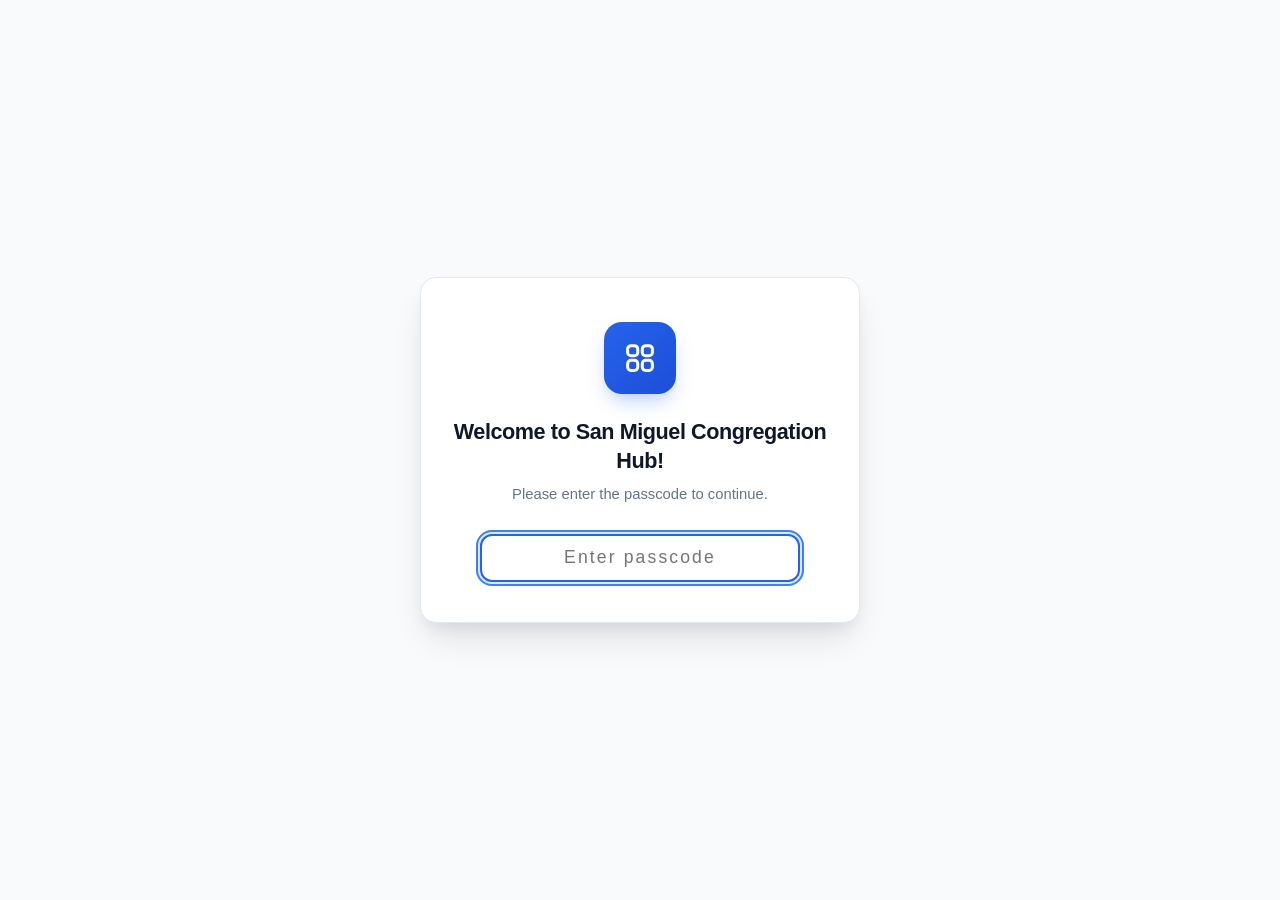
==== commit 3fcec3db: "Add welcome passcode gateway ('sanmig3673') and update admin passcode ('hub_admin_3673')" ====
--- a/index.html
+++ b/index.html
@@ -7,6 +7,16 @@
   <meta name="theme-color" content="#2563eb" />
   <title>SMC Hub</title>
 
+  <!-- Progressive Web App (PWA) Manifest & Mobile App Capabilities -->
+  <link rel="manifest" href="./manifest.json" />
+  <meta name="mobile-web-app-capable" content="yes" />
+  <meta name="apple-mobile-web-app-capable" content="yes" />
+  <meta name="apple-mobile-web-app-status-bar-style" content="default" />
+  <meta name="apple-mobile-web-app-title" content="SMC Hub" />
+  <link rel="apple-touch-icon" href="./icons/apple-touch-icon.png" />
+  <link rel="icon" type="image/png" sizes="192x192" href="./icons/icon-192x192.png" />
+  <link rel="icon" type="image/svg+xml" href="./icons/icon.svg" />
+
   <!-- Google Fonts: Inter -->
   <link rel="preconnect" href="https://fonts.googleapis.com" />
   <link rel="preconnect" href="https://fonts.gstatic.com" crossorigin />
@@ -14,8 +24,44 @@
 
   <!-- Stylesheet -->
   <link rel="stylesheet" href="./css/styles.css" />
+
+  <!-- Zero-FOUC Authentication State Initializer -->
+  <script>
+    (function() {
+      try {
+        if (sessionStorage.getItem("smc-site-auth") === "true" || sessionStorage.getItem("smc-admin-auth") === "true") {
+          document.documentElement.classList.add("is-authenticated");
+        }
+      } catch (e) {}
+    })();
+  </script>
 </head>
 <body>
+
+  <!-- ============================================================== -->
+  <!-- WELCOME / PASSCODE GATEWAY PAGE (First screen shown to user)    -->
+  <!-- ============================================================== -->
+  <div id="welcomeView" class="welcome-screen" role="dialog" aria-modal="true" aria-labelledby="welcomeHeading">
+    <div class="welcome-card">
+      <div id="welcomeLogoBox" class="welcome-logo-box" aria-hidden="true"></div>
+      <h1 id="welcomeHeading" class="welcome-heading">Welcome to San Miguel Congregation Hub!</h1>
+      <p class="welcome-subheading">Please enter the passcode to continue.</p>
+      <form id="welcomePasscodeForm" class="welcome-form" autocomplete="off" onsubmit="return false;">
+        <input
+          type="password"
+          id="welcomePasscodeInput"
+          class="welcome-passcode-input"
+          placeholder="Enter passcode"
+          autocomplete="current-password"
+          aria-label="Passcode"
+          autofocus
+        />
+        <div id="welcomePasscodeError" class="welcome-passcode-error" style="display: none;" role="alert">
+          Incorrect passcode. Please try again.
+        </div>
+      </form>
+    </div>
+  </div>
 
   <!-- Maintenance Mode Alert Banner -->
   <div id="maintenanceBanner" class="maintenance-banner" role="alert" style="display: none;">
@@ -87,6 +133,14 @@
             </svg>
             <span class="filter-btn-text desktop-only">Filters</span>
             <span id="filterActiveDot" class="filter-active-dot" aria-hidden="true"></span>
+          </button>
+
+          <!-- PWA Mobile App Install Button -->
+          <button id="pwaInstallHeaderBtn" class="header-icon-btn pwa-install-header-btn" type="button" aria-label="Install App" title="Install SMC Hub App" style="display: none;">
+            <svg xmlns="http://www.w3.org/2000/svg" width="15" height="15" fill="none" viewBox="0 0 24 24" stroke-width="2.2" stroke="currentColor">
+              <path stroke-linecap="round" stroke-linejoin="round" d="M3 16.5v2.25A2.25 2.25 0 0 0 5.25 21h13.5A2.25 2.25 0 0 0 21 18.75V16.5M16.5 12 12 16.5m0 0L7.5 12m4.5 4.5V3" />
+            </svg>
+            <span class="desktop-only pwa-install-btn-text">Install App</span>
           </button>
 
           <!-- Light / Dark Theme Switcher Button -->
@@ -495,6 +549,7 @@
               </svg>
               Save Settings
             </button>
+            <button id="adminLockSiteBtn" class="btn-secondary" type="button">Lock Hub (Sign Out)</button>
             <button id="adminResetBtn" class="btn-text-danger" type="button">Reset All Settings</button>
           </div>
         </div>
@@ -518,12 +573,29 @@
           type="password"
           id="passkeyInput"
           class="passkey-input-field"
-          placeholder="passkey"
+          placeholder="Enter admin passcode"
           autocomplete="off"
           aria-label="Admin passkey"
         />
         <div id="passkeyError" class="passkey-error-message" style="display: none;">Incorrect passkey. Please try again.</div>
       </form>
+    </div>
+  </div>
+
+  <!-- PWA Install Prompt Banner (Mobile & Desktop) -->
+  <div id="pwaInstallBanner" class="pwa-install-banner" role="dialog" aria-labelledby="pwaInstallTitle" style="display: none;">
+    <div class="pwa-install-card">
+      <div class="pwa-install-icon-box" aria-hidden="true">
+        <img src="./icons/icon-192x192.png" alt="SMC Hub" class="pwa-app-icon" />
+      </div>
+      <div class="pwa-install-info">
+        <h3 id="pwaInstallTitle" class="pwa-install-title">Install SMC Hub App</h3>
+        <p class="pwa-install-desc" id="pwaInstallDesc">Add to your Home screen for quick access and offline use.</p>
+      </div>
+      <div class="pwa-install-actions">
+        <button id="pwaDismissBtn" class="pwa-dismiss-btn" type="button" aria-label="Dismiss install prompt">Not now</button>
+        <button id="pwaInstallBtn" class="btn-primary pwa-install-action-btn" type="button">Install</button>
+      </div>
     </div>
   </div>
 
--- a/css/styles.css
+++ b/css/styles.css
@@ -2922,6 +2922,174 @@
 
 
 /* ==========================================================================
+   GATEWAY / WELCOME PASSCODE SCREEN
+   ========================================================================== */
+html:not(.is-authenticated) #siteHeader,
+html:not(.is-authenticated) #mainContent,
+html:not(.is-authenticated) .site-footer,
+html:not(.is-authenticated) #floatingBackToTopBtn,
+html:not(.is-authenticated) #pwaInstallBanner,
+html:not(.is-authenticated) #pwaInstallHeaderBtn,
+body:not(.is-authenticated) #siteHeader,
+body:not(.is-authenticated) #mainContent,
+body:not(.is-authenticated) .site-footer,
+body:not(.is-authenticated) #floatingBackToTopBtn,
+body:not(.is-authenticated) #pwaInstallBanner,
+body:not(.is-authenticated) #pwaInstallHeaderBtn {
+  display: none !important;
+}
+
+html.is-authenticated #welcomeView,
+body.is-authenticated #welcomeView {
+  display: none !important;
+}
+
+.welcome-screen {
+  position: fixed;
+  top: 0;
+  left: 0;
+  right: 0;
+  bottom: 0;
+  width: 100%;
+  height: 100%;
+  background: var(--bg-app);
+  display: flex;
+  align-items: center;
+  justify-content: center;
+  padding: 1.5rem;
+  z-index: 9999;
+  overflow-y: auto;
+}
+
+.welcome-card {
+  width: 100%;
+  max-width: 440px;
+  background: var(--bg-card);
+  border: 1px solid var(--border-subtle);
+  border-radius: var(--radius-lg);
+  padding: 2.75rem 2rem 2.5rem;
+  text-align: center;
+  display: flex;
+  flex-direction: column;
+  align-items: center;
+  box-shadow: 0 20px 35px -8px rgba(0, 0, 0, 0.12), 0 8px 16px -6px rgba(0, 0, 0, 0.08);
+  animation: modalFadeIn 0.3s ease-out;
+}
+
+[data-theme="dark"] .welcome-card {
+  box-shadow: 0 24px 45px -12px rgba(0, 0, 0, 0.55), 0 8px 20px -6px rgba(0, 0, 0, 0.4);
+}
+
+.welcome-logo-box {
+  width: 72px;
+  height: 72px;
+  display: inline-flex;
+  align-items: center;
+  justify-content: center;
+  border-radius: 18px;
+  background: linear-gradient(135deg, var(--primary), var(--primary-hover));
+  color: #ffffff;
+  margin-bottom: 1.5rem;
+  box-shadow: 0 10px 20px -5px rgba(37, 99, 235, 0.35);
+  transition: transform var(--transition-fast);
+}
+
+.welcome-logo-box.has-custom-img {
+  width: auto;
+  height: auto;
+  max-width: 220px;
+  max-height: 80px;
+  background: transparent;
+  box-shadow: none;
+  border-radius: 0;
+  margin-bottom: 1.35rem;
+}
+
+.welcome-logo-img {
+  max-height: 70px;
+  max-width: 200px;
+  width: auto;
+  height: auto;
+  object-fit: contain;
+  display: block;
+}
+
+.welcome-heading {
+  font-size: 1.35rem;
+  font-weight: 700;
+  color: var(--text-main);
+  letter-spacing: -0.02em;
+  line-height: 1.3;
+  margin: 0 0 0.55rem 0;
+}
+
+.welcome-subheading {
+  font-size: 0.925rem;
+  color: var(--text-muted);
+  line-height: 1.5;
+  margin: 0 0 1.75rem 0;
+}
+
+.welcome-form {
+  width: 100%;
+  max-width: 320px;
+  margin: 0 auto;
+}
+
+.welcome-passcode-input {
+  width: 100%;
+  height: 48px;
+  padding: 0 1.15rem;
+  font-size: 1.1rem;
+  text-align: center;
+  letter-spacing: 0.12em;
+  border-radius: var(--radius-md);
+  border: 2px solid var(--border-subtle);
+  background: var(--bg-app);
+  color: var(--text-main);
+  outline: none;
+  transition: all var(--transition-fast);
+  box-sizing: border-box;
+}
+
+.welcome-passcode-input:focus {
+  border-color: var(--primary);
+  background: var(--bg-card);
+  box-shadow: 0 0 0 4px rgba(37, 99, 235, 0.15);
+}
+
+.welcome-passcode-input.input-error {
+  border-color: #ef4444;
+  background: var(--bg-card);
+  box-shadow: 0 0 0 4px rgba(239, 68, 68, 0.15);
+  animation: modalShake 0.35s ease;
+}
+
+.welcome-passcode-error {
+  font-size: 0.825rem;
+  color: #ef4444;
+  margin-top: 0.75rem;
+  font-weight: 500;
+  text-align: center;
+}
+
+@media (max-width: 480px) {
+  .welcome-screen {
+    padding: 1rem;
+  }
+  .welcome-card {
+    padding: 2.25rem 1.35rem 2rem;
+  }
+  .welcome-heading {
+    font-size: 1.2rem;
+  }
+  .welcome-subheading {
+    font-size: 0.875rem;
+    margin-bottom: 1.5rem;
+  }
+}
+
+/* ==========================================================================
    ADMIN PASSKEY MODAL
    ========================================================================== */
 .passkey-modal-overlay {
@@ -3041,3 +3209,155 @@
   20%, 60% { transform: translateX(-6px); }
   40%, 80% { transform: translateX(6px); }
 }
+
+/* ==========================================================================
+   PWA Installation Banner & Header Controls
+   ========================================================================== */
+.pwa-install-header-btn {
+  background: var(--primary-light);
+  color: var(--primary);
+  font-weight: 600;
+  gap: 0.35rem;
+  padding: 0 0.65rem;
+  border-radius: var(--radius-full);
+  border: 1px solid rgba(37, 99, 235, 0.25);
+  font-size: 0.78rem;
+  height: 32px;
+}
+
+.pwa-install-header-btn:hover {
+  background: var(--primary);
+  color: #ffffff;
+}
+
+[data-theme="dark"] .pwa-install-header-btn {
+  background: rgba(37, 99, 235, 0.2);
+  color: #93c5fd;
+  border-color: rgba(59, 130, 246, 0.35);
+}
+
+[data-theme="dark"] .pwa-install-header-btn:hover {
+  background: var(--primary);
+  color: #ffffff;
+}
+
+.pwa-install-btn-text {
+  font-size: 0.78rem;
+  font-weight: 600;
+}
+
+/* Floating Bottom Install Banner */
+.pwa-install-banner {
+  position: fixed;
+  bottom: 1.25rem;
+  left: 50%;
+  transform: translateX(-50%);
+  width: calc(100% - 2rem);
+  max-width: 520px;
+  z-index: 100;
+  animation: slideUpFade 0.3s cubic-bezier(0.16, 1, 0.3, 1);
+}
+
+@keyframes slideUpFade {
+  from {
+    opacity: 0;
+    transform: translate(-50%, 20px);
+  }
+  to {
+    opacity: 1;
+    transform: translate(-50%, 0);
+  }
+}
+
+.pwa-install-card {
+  display: flex;
+  align-items: center;
+  gap: 0.85rem;
+  padding: 0.9rem 1.15rem;
+  background: var(--bg-card);
+  border: 1px solid var(--border-subtle);
+  border-radius: var(--radius-lg);
+  box-shadow: 0 12px 32px -4px rgba(0, 0, 0, 0.28);
+  backdrop-filter: blur(16px);
+  -webkit-backdrop-filter: blur(16px);
+}
+
+.pwa-install-icon-box {
+  width: 44px;
+  height: 44px;
+  border-radius: var(--radius-sm);
+  overflow: hidden;
+  flex-shrink: 0;
+  box-shadow: var(--shadow-sm);
+}
+
+.pwa-app-icon {
+  width: 100%;
+  height: 100%;
+  object-fit: cover;
+  display: block;
+}
+
+.pwa-install-info {
+  flex: 1;
+  min-width: 0;
+}
+
+.pwa-install-title {
+  font-size: 0.95rem;
+  font-weight: 700;
+  color: var(--text-main);
+  margin-bottom: 0.15rem;
+  line-height: 1.2;
+}
+
+.pwa-install-desc {
+  font-size: 0.76rem;
+  color: var(--text-muted);
+  line-height: 1.35;
+  margin: 0;
+}
+
+.pwa-install-actions {
+  display: flex;
+  align-items: center;
+  gap: 0.5rem;
+  flex-shrink: 0;
+}
+
+.pwa-dismiss-btn {
+  background: transparent;
+  border: none;
+  font-size: 0.78rem;
+  font-weight: 600;
+  color: var(--text-muted);
+  cursor: pointer;
+  padding: 0.4rem 0.55rem;
+  border-radius: var(--radius-xs);
+  transition: all var(--transition-fast);
+}
+
+.pwa-dismiss-btn:hover {
+  color: var(--text-main);
+  background: var(--bg-surface-hover);
+}
+
+.pwa-install-action-btn {
+  padding: 0.45rem 0.95rem;
+  font-size: 0.82rem;
+  font-weight: 600;
+  border-radius: var(--radius-full);
+}
+
+@media (max-width: 480px) {
+  .pwa-install-card {
+    flex-wrap: wrap;
+    gap: 0.75rem;
+    padding: 0.85rem 1rem;
+  }
+  .pwa-install-actions {
+    width: 100%;
+    justify-content: flex-end;
+    margin-top: 0.1rem;
+  }
+}
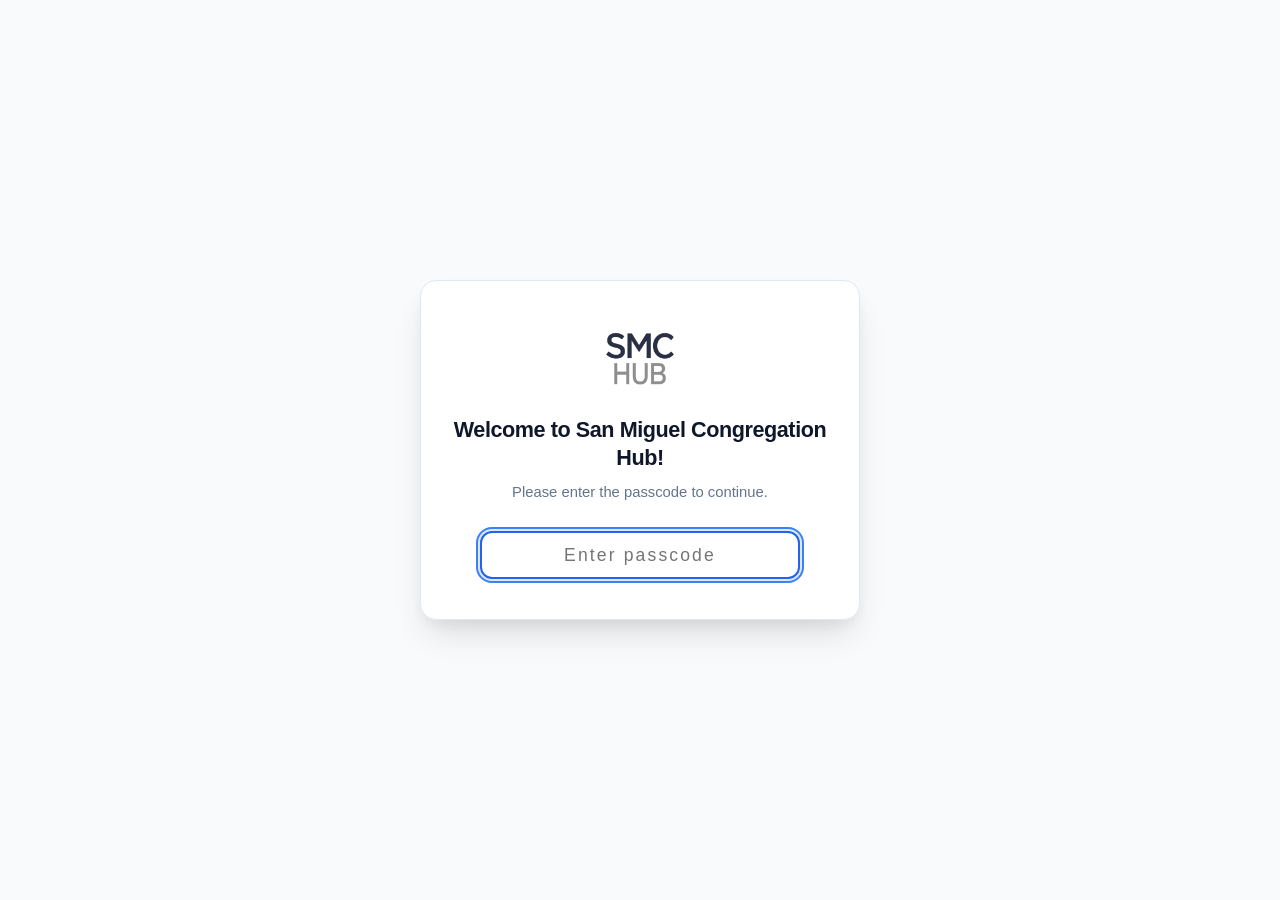
==== commit d5214fff: "Host light/dark logos and favicon directly in codebase and add Google Drive URL auto-converter" ====
--- a/index.html
+++ b/index.html
@@ -14,6 +14,7 @@
   <meta name="apple-mobile-web-app-status-bar-style" content="default" />
   <meta name="apple-mobile-web-app-title" content="SMC Hub" />
   <link rel="apple-touch-icon" href="./icons/apple-touch-icon.png" />
+  <link rel="icon" type="image/png" sizes="48x48" href="./images/favicon.png" id="siteFavicon" />
   <link rel="icon" type="image/png" sizes="192x192" href="./icons/icon-192x192.png" />
   <link rel="icon" type="image/svg+xml" href="./icons/icon.svg" />
 
@@ -25,11 +26,17 @@
   <!-- Stylesheet -->
   <link rel="stylesheet" href="./css/styles.css" />
 
-  <!-- Zero-FOUC Authentication State Initializer -->
+  <!-- Zero-FOUC Authentication State Initializer (Supports 30-Day Persistent Login) -->
   <script>
     (function() {
       try {
-        if (sessionStorage.getItem("smc-site-auth") === "true" || sessionStorage.getItem("smc-admin-auth") === "true") {
+        var now = Date.now();
+        var adminExp = parseInt(localStorage.getItem("smc-admin-auth-expiry") || "0", 10);
+        var siteExp = parseInt(localStorage.getItem("smc-site-auth-expiry") || "0", 10);
+        var isAuth = (adminExp > now) || (siteExp > now) ||
+                     (sessionStorage.getItem("smc-site-auth") === "true") ||
+                     (sessionStorage.getItem("smc-admin-auth") === "true");
+        if (isAuth) {
           document.documentElement.classList.add("is-authenticated");
         }
       } catch (e) {}
@@ -90,7 +97,7 @@
               <path stroke-linecap="round" stroke-linejoin="round" d="M3.75 6A2.25 2.25 0 0 1 6 3.75h2.25A2.25 2.25 0 0 1 10.5 6v2.25a2.25 2.25 0 0 1-2.25 2.25H6a2.25 2.25 0 0 1-2.25-2.25V6ZM3.75 15.75A2.25 2.25 0 0 1 6 13.5h2.25a2.25 2.25 0 0 1 2.25 2.25V18a2.25 2.25 0 0 1-2.25 2.25H6A2.25 2.25 0 0 1 3.75 18v-2.25ZM13.5 6a2.25 2.25 0 0 1 2.25-2.25H18A2.25 2.25 0 0 1 20.25 6v2.25A2.25 2.25 0 0 1 18 10.5h-2.25a2.25 2.25 0 0 1-2.25-2.25V6ZM13.5 15.75a2.25 2.25 0 0 1 2.25-2.25H18a2.25 2.25 0 0 1 2.25 2.25V18A2.25 2.25 0 0 1 18 20.25h-2.25A2.25 2.25 0 0 1 13.5 18v-2.25Z" />
             </svg>
           </span>
-          <h1 id="siteTitle" class="site-title">SMC Hub</h1>
+          <h1 id="siteTitle" class="site-title" style="display: none;">SMC Hub</h1>
         </a>
 
         <!-- Desktop Search Bar Container (Active on Forms view) -->
